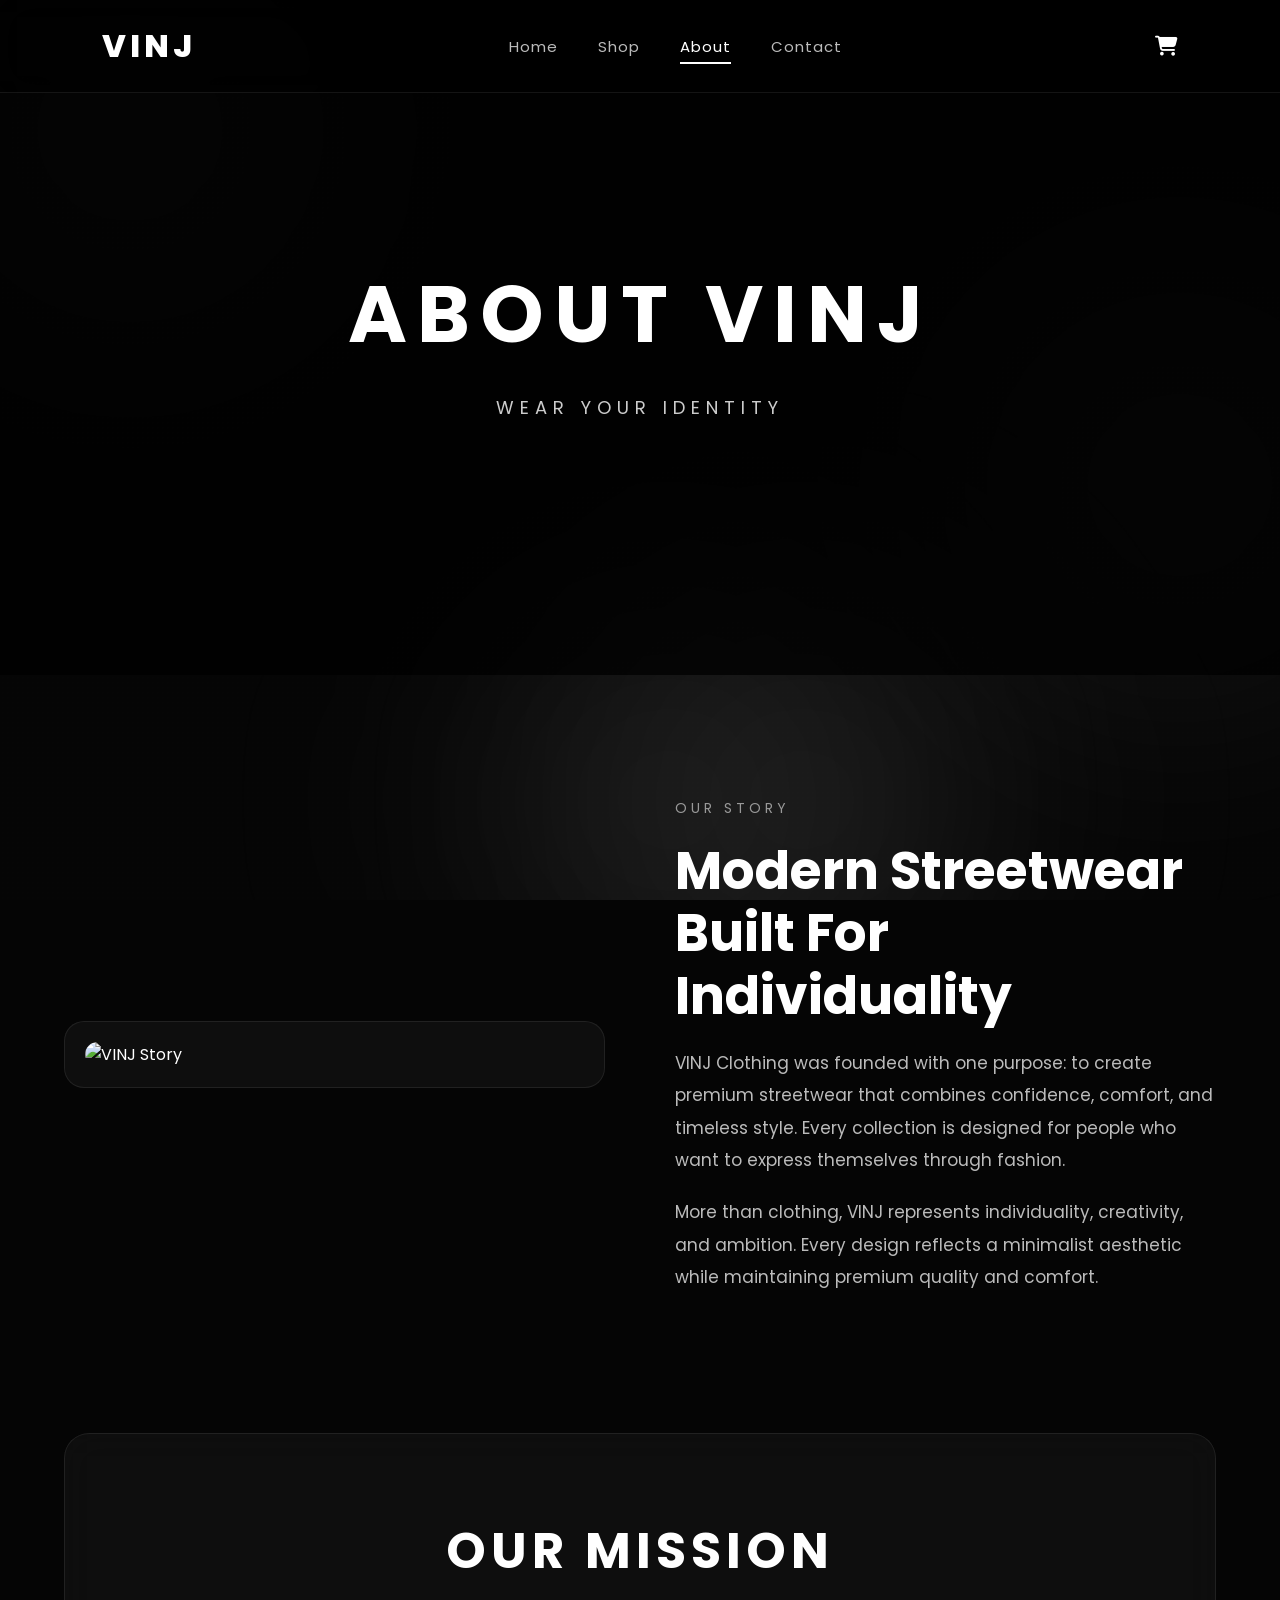
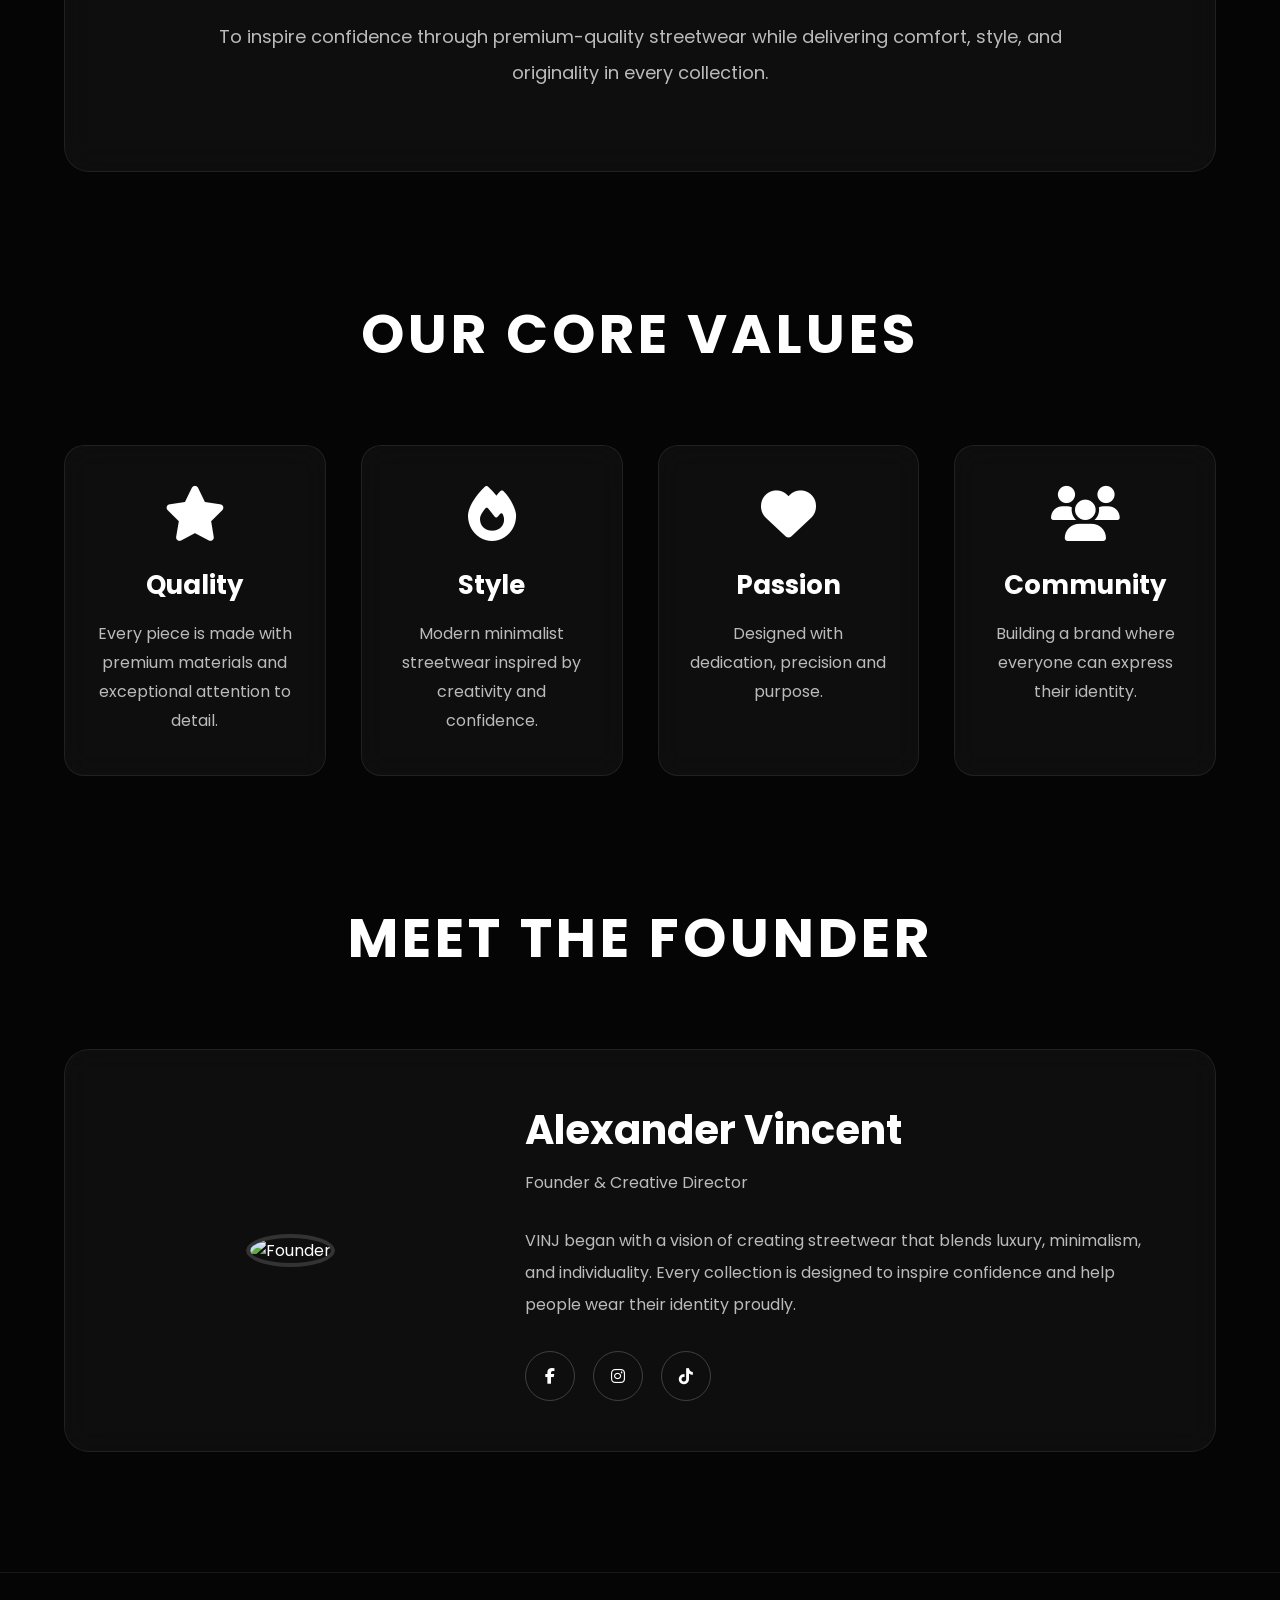
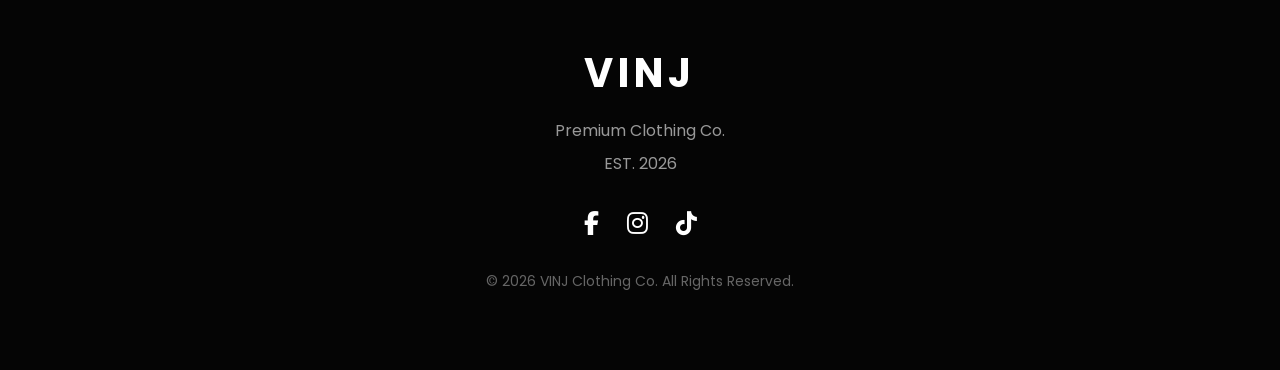
==== about.html @ d1e7d155 "Add files via upload" ====
<!DOCTYPE html>
<html lang="en">

<head>

<meta charset="UTF-8">
<meta name="viewport" content="width=device-width, initial-scale=1.0">

<title>VINJ | About</title>

<link rel="stylesheet" href="about.css">
<link rel="stylesheet" href="responsive.css">

<link href="https://fonts.googleapis.com/css2?family=Poppins:wght@300;400;500;600;700;800&display=swap" rel="stylesheet">

<link rel="stylesheet"
href="https://cdnjs.cloudflare.com/ajax/libs/font-awesome/6.6.0/css/all.min.css">

</head>

<body>

<!-- SMOKE BACKGROUND -->

<div class="smoke-bg">

<span></span>
<span></span>
<span></span>
<span></span>

</div>

<!-- HEADER -->

<header class="header">

<a href="index.html" class="logo">
VINJ
</a>

<nav class="navbar">

<a href="index.html">Home</a>

<a href="shop.html">Shop</a>

<a href="about.html" class="active">About</a>

<a href="contact.html">Contact</a>

</nav>

<div class="icons">

<a href="cart.html">

<i class="fas fa-shopping-cart"></i>

</a>

</div>

</header>

<!-- HERO -->

<section class="about-hero">

<div class="hero-content">

<h1>ABOUT VINJ</h1>

<p>

WEAR YOUR IDENTITY

</p>

</div>

</section>

<!-- STORY -->

<section class="about-section">

<div class="about-image">

<img src="images/about.jpg" alt="VINJ Story">

</div>

<div class="about-text">

<span>OUR STORY</span>

<h2>Modern Streetwear Built For Individuality</h2>

<p>

VINJ Clothing was founded with one purpose:
to create premium streetwear that combines
confidence, comfort, and timeless style.
Every collection is designed for people who
want to express themselves through fashion.

</p>

<p>

More than clothing, VINJ represents
individuality, creativity, and ambition.
Every design reflects a minimalist aesthetic
while maintaining premium quality and comfort.

</p>

</div>

</section>

<!-- MISSION -->

<section class="mission">

<div class="mission-box">

<h2>OUR MISSION</h2>

<p>

To inspire confidence through premium-quality
streetwear while delivering comfort,
style, and originality in every collection.

</p>

</div>

</section>

<!-- VALUES -->

<section class="values">

<h2>OUR CORE VALUES</h2>

<div class="value-grid">

<div class="value-card">

<i class="fas fa-star"></i>

<h3>Quality</h3>

<p>

Every piece is made with premium materials
and exceptional attention to detail.

</p>

</div>

<div class="value-card">

<i class="fas fa-fire"></i>

<h3>Style</h3>

<p>

Modern minimalist streetwear inspired
by creativity and confidence.

</p>

</div>

<div class="value-card">

<i class="fas fa-heart"></i>

<h3>Passion</h3>

<p>

Designed with dedication,
precision and purpose.

</p>

</div>

<div class="value-card">

<i class="fas fa-users"></i>

<h3>Community</h3>

<p>

Building a brand where everyone
can express their identity.

</p>

</div>

</div>

</section>

<!-- FOUNDER -->

<section class="founder">

<h2>MEET THE FOUNDER</h2>

<div class="founder-card">

<div class="founder-image">

<img src="images/founder.jpg"
alt="Founder">

</div>

<div class="founder-info">

<h3>Alexander Vincent</h3>

<h4>Founder & Creative Director</h4>

<p>

VINJ began with a vision of creating
streetwear that blends luxury,
minimalism, and individuality.
Every collection is designed to inspire
confidence and help people wear
their identity proudly.

</p>

<div class="social-links">

<a href="#"><i class="fab fa-facebook-f"></i></a>

<a href="#"><i class="fab fa-instagram"></i></a>

<a href="#"><i class="fab fa-tiktok"></i></a>

</div>

</div>

</div>

</section>

<!-- FOOTER -->

<footer>

<h2>VINJ</h2>

<p>Premium Clothing Co.</p>

<p>EST. 2026</p>

<div class="social">

<a href="#"><i class="fab fa-facebook-f"></i></a>

<a href="#"><i class="fab fa-instagram"></i></a>

<a href="#"><i class="fab fa-tiktok"></i></a>

</div>

<p class="copyright">

© 2026 VINJ Clothing Co.
All Rights Reserved.

</p>

</footer>

<script src="about.js"></script>

</body>

</html>
---- about.css ----
/*========================================
        GOOGLE FONT
========================================*/

@import url('https://fonts.googleapis.com/css2?family=Poppins:wght@300;400;500;600;700;800&display=swap');

/*========================================
        RESET
========================================*/

*{
    margin:0;
    padding:0;
    box-sizing:border-box;
    scroll-behavior:smooth;
    font-family:'Poppins',sans-serif;
}

body{

    background:#050505;
    color:#fff;
    overflow-x:hidden;
    position:relative;

}

/*========================================
        SMOKE BACKGROUND
========================================*/

.smoke-bg{

    position:fixed;
    inset:0;
    overflow:hidden;
    pointer-events:none;
    z-index:-2;

}

.smoke-bg span{

    position:absolute;

    width:700px;
    height:700px;

    border-radius:50%;

    background:
    radial-gradient(circle,
    rgba(255,255,255,.08),
    transparent 70%);

    filter:blur(100px);

    animation:smokeMove 20s infinite ease-in-out;

}

.smoke-bg span:nth-child(1){

top:-220px;
left:-220px;

}

.smoke-bg span:nth-child(2){

top:15%;
right:-250px;

animation-delay:5s;

}

.smoke-bg span:nth-child(3){

bottom:-250px;
left:25%;

animation-delay:10s;

}

.smoke-bg span:nth-child(4){

bottom:-250px;
right:10%;

animation-delay:15s;

}

@keyframes smokeMove{

0%{

transform:translate(0,0) scale(1);
opacity:.15;

}

50%{

transform:translate(80px,-60px) scale(1.35);
opacity:.35;

}

100%{

transform:translate(-60px,70px) scale(1);
opacity:.15;

}

}

/*========================================
        NOISE
========================================*/

body::before{

content:"";

position:fixed;

inset:0;

background-image:
radial-gradient(rgba(255,255,255,.03) 1px,transparent 1px);

background-size:5px 5px;

opacity:.25;

pointer-events:none;

z-index:-1;

}

/*========================================
        HEADER
========================================*/

.header{

position:fixed;

top:0;
left:0;

width:100%;

padding:22px 8%;

display:flex;

justify-content:space-between;

align-items:center;

background:rgba(0,0,0,.55);

backdrop-filter:blur(18px);

border-bottom:1px solid rgba(255,255,255,.08);

z-index:999;

}

.logo{

text-decoration:none;

font-size:32px;

font-weight:800;

letter-spacing:4px;

color:#fff;

}

.navbar{

display:flex;

gap:40px;

}

.navbar a{

text-decoration:none;

color:#bbb;

font-size:15px;

letter-spacing:1px;

transition:.3s;

position:relative;

}

.navbar a:hover,
.navbar a.active{

color:#fff;

}

.navbar a::after{

content:"";

position:absolute;

left:0;
bottom:-6px;

width:0;

height:2px;

background:#fff;

transition:.35s;

}

.navbar a:hover::after,
.navbar a.active::after{

width:100%;

}

.icons a{

font-size:20px;

color:#fff;

transition:.3s;

}

.icons a:hover{

transform:scale(1.2);

}

/*========================================
        HERO
========================================*/

.about-hero{

height:75vh;

display:flex;

justify-content:center;

align-items:center;

text-align:center;

background:
linear-gradient(rgba(0,0,0,.75),
rgba(0,0,0,.75)),
url("images/about-banner.jpg")
center/cover;

}

.hero-content h1{

font-size:80px;

letter-spacing:10px;

margin-bottom:20px;

}

.hero-content p{

font-size:18px;

letter-spacing:6px;

color:#ccc;

}

/*========================================
        STORY
========================================*/

.about-section{

width:90%;

max-width:1400px;

margin:120px auto;

display:grid;

grid-template-columns:1fr 1fr;

gap:70px;

align-items:center;

}

.about-image{

background:rgba(255,255,255,.04);

padding:20px;

border-radius:20px;

backdrop-filter:blur(15px);

border:1px solid rgba(255,255,255,.08);

}

.about-image img{

width:100%;

display:block;

border-radius:15px;

transition:.5s;

}

.about-image:hover img{

transform:scale(1.05);

}

.about-text span{

color:#999;

letter-spacing:4px;

font-size:14px;

}

.about-text h2{

font-size:52px;

margin:20px 0;

line-height:1.2;

}

.about-text p{

color:#bbb;

font-size:17px;

line-height:1.9;

margin-bottom:20px;

}
/*========================================
        MISSION
========================================*/

.mission{

    width:90%;
    max-width:1200px;

    margin:120px auto;

}

.mission-box{

    background:rgba(255,255,255,.04);

    backdrop-filter:blur(18px);

    border:1px solid rgba(255,255,255,.08);

    border-radius:25px;

    padding:80px 60px;

    text-align:center;

    transition:.4s;

}

.mission-box:hover{

    transform:translateY(-10px);

    border-color:#fff;

    box-shadow:0 20px 60px rgba(255,255,255,.08);

}

.mission h2{

    font-size:50px;

    letter-spacing:5px;

    margin-bottom:30px;

}

.mission p{

    max-width:850px;

    margin:auto;

    color:#bbb;

    line-height:2;

    font-size:18px;

}

/*========================================
        VALUES
========================================*/

.values{

    width:90%;
    max-width:1400px;

    margin:120px auto;

}

.values h2{

    text-align:center;

    font-size:55px;

    margin-bottom:70px;

    letter-spacing:4px;

}

.value-grid{

    display:grid;

    grid-template-columns:
    repeat(auto-fit,minmax(260px,1fr));

    gap:35px;

}

.value-card{

    background:rgba(255,255,255,.04);

    border:1px solid rgba(255,255,255,.08);

    backdrop-filter:blur(15px);

    border-radius:20px;

    padding:40px 30px;

    text-align:center;

    transition:.4s;

}

.value-card:hover{

    transform:translateY(-12px);

    border-color:#fff;

    box-shadow:0 25px 60px rgba(255,255,255,.08);

}

.value-card i{

    font-size:55px;

    margin-bottom:25px;

    color:#fff;

}

.value-card h3{

    font-size:26px;

    margin-bottom:15px;

}

.value-card p{

    color:#bbb;

    line-height:1.8;

}

/*========================================
        FOUNDER
========================================*/

.founder{

    width:90%;
    max-width:1400px;

    margin:120px auto;

}

.founder h2{

    text-align:center;

    font-size:55px;

    margin-bottom:70px;

    letter-spacing:4px;

}

.founder-card{

    display:grid;

    grid-template-columns:350px 1fr;

    gap:60px;

    align-items:center;

    background:rgba(255,255,255,.04);

    border:1px solid rgba(255,255,255,.08);

    backdrop-filter:blur(15px);

    border-radius:25px;

    padding:50px;

}

.founder-image{

    text-align:center;

}

.founder-image img{

    width:280px;

    height:280px;

    object-fit:cover;

    border-radius:50%;

    border:4px solid rgba(255,255,255,.15);

    transition:.5s;

}

.founder-image img:hover{

    transform:scale(1.05);

}

.founder-info h3{

    font-size:40px;

    margin-bottom:10px;

}

.founder-info h4{

    color:#bbb;

    font-weight:400;

    margin-bottom:30px;

}

.founder-info p{

    color:#bbb;

    line-height:2;

    margin-bottom:30px;

}

.social-links{

    display:flex;

    gap:18px;

}

.social-links a{

    width:50px;

    height:50px;

    border-radius:50%;

    display:flex;

    justify-content:center;

    align-items:center;

    color:#fff;

    border:1px solid rgba(255,255,255,.2);

    text-decoration:none;

    transition:.3s;

}

.social-links a:hover{

    background:#fff;

    color:#000;

    transform:translateY(-5px);

}

/*========================================
        FOOTER
========================================*/

footer{

    margin-top:120px;

    padding:70px 20px;

    text-align:center;

    border-top:1px solid rgba(255,255,255,.08);

}

footer h2{

    font-size:40px;

    letter-spacing:5px;

    margin-bottom:15px;

}

footer p{

    color:#999;

    margin:8px 0;

}

.social{

    margin:30px 0;

}

.social a{

    color:#fff;

    font-size:24px;

    margin:0 12px;

    transition:.3s;

}

.social a:hover{

    color:#ccc;

    transform:translateY(-5px);

}

.copyright{

    margin-top:30px;

    font-size:14px;

    color:#666;

}

/*========================================
        SCROLL ANIMATIONS
========================================*/

.about-section,
.mission-box,
.value-card,
.founder-card{

    opacity:0;

    transform:translateY(60px);

    animation:fadeUp .8s forwards;

}

.about-section{animation-delay:.1s;}
.mission-box{animation-delay:.2s;}
.value-card:nth-child(1){animation-delay:.3s;}
.value-card:nth-child(2){animation-delay:.4s;}
.value-card:nth-child(3){animation-delay:.5s;}
.value-card:nth-child(4){animation-delay:.6s;}
.founder-card{animation-delay:.7s;}

@keyframes fadeUp{

from{

opacity:0;
transform:translateY(60px);

}

to{

opacity:1;
transform:translateY(0);

}

}
---- responsive.css ----
/*========================================
        LARGE LAPTOPS
========================================*/

@media (max-width:1200px){

.header{

padding:20px 5%;

}

.products{

width:95%;

grid-template-columns:repeat(auto-fit,minmax(280px,1fr));

}

.shop-banner h1{

font-size:58px;

}

}


/*========================================
            TABLETS
========================================*/

@media (max-width:991px){

.header{

padding:18px 5%;

}

.navbar{

gap:20px;

}

.shop-banner{

padding:150px 20px 80px;

}

.shop-banner h1{

font-size:48px;

letter-spacing:5px;

}

.shop-banner p{

font-size:16px;

}

.products{

grid-template-columns:repeat(2,1fr);

gap:25px;

}

.image img{

height:350px;

}

.newsletter h2{

font-size:34px;

}

}


/*========================================
            MOBILE
========================================*/

@media (max-width:768px){

.header{

flex-direction:column;

gap:18px;

padding:20px;

}

.logo{

font-size:30px;

}

.navbar{

flex-wrap:wrap;

justify-content:center;

gap:15px;

}

.navbar a{

font-size:14px;

}

.icons{

margin-top:5px;

}

.shop-banner{

padding:170px 20px 70px;

}

.shop-banner h1{

font-size:38px;

letter-spacing:3px;

line-height:1.3;

}

.shop-banner p{

font-size:15px;

width:95%;

}

.products{

grid-template-columns:1fr;

width:92%;

}

.image img{

height:320px;

}

.product-info{

padding:20px;

}

.product-info h2{

font-size:20px;

}

.price{

font-size:18px;

}

.newsletter{

padding:70px 20px;

}

.newsletter h2{

font-size:28px;

}

.newsletter p{

font-size:14px;

}

.newsletter form{

flex-direction:column;

align-items:center;

}

.newsletter input{

width:100%;

max-width:400px;

}

.newsletter button{

width:100%;

max-width:400px;

}

footer{

padding:50px 20px;

}

footer h2{

font-size:30px;

}

.social a{

font-size:22px;

margin:0 10px;

}

}


/*========================================
          SMALL PHONES
========================================*/

@media (max-width:480px){

.shop-banner h1{

font-size:30px;

letter-spacing:2px;

}

.shop-banner p{

font-size:14px;

}

.logo{

font-size:26px;

}

.image img{

height:280px;

}

.product-info h2{

font-size:18px;

}

.price{

font-size:17px;

}

.overlay button{

padding:12px 25px;

font-size:13px;

letter-spacing:1px;

}

.newsletter h2{

font-size:24px;

}

footer h2{

font-size:26px;

}

}
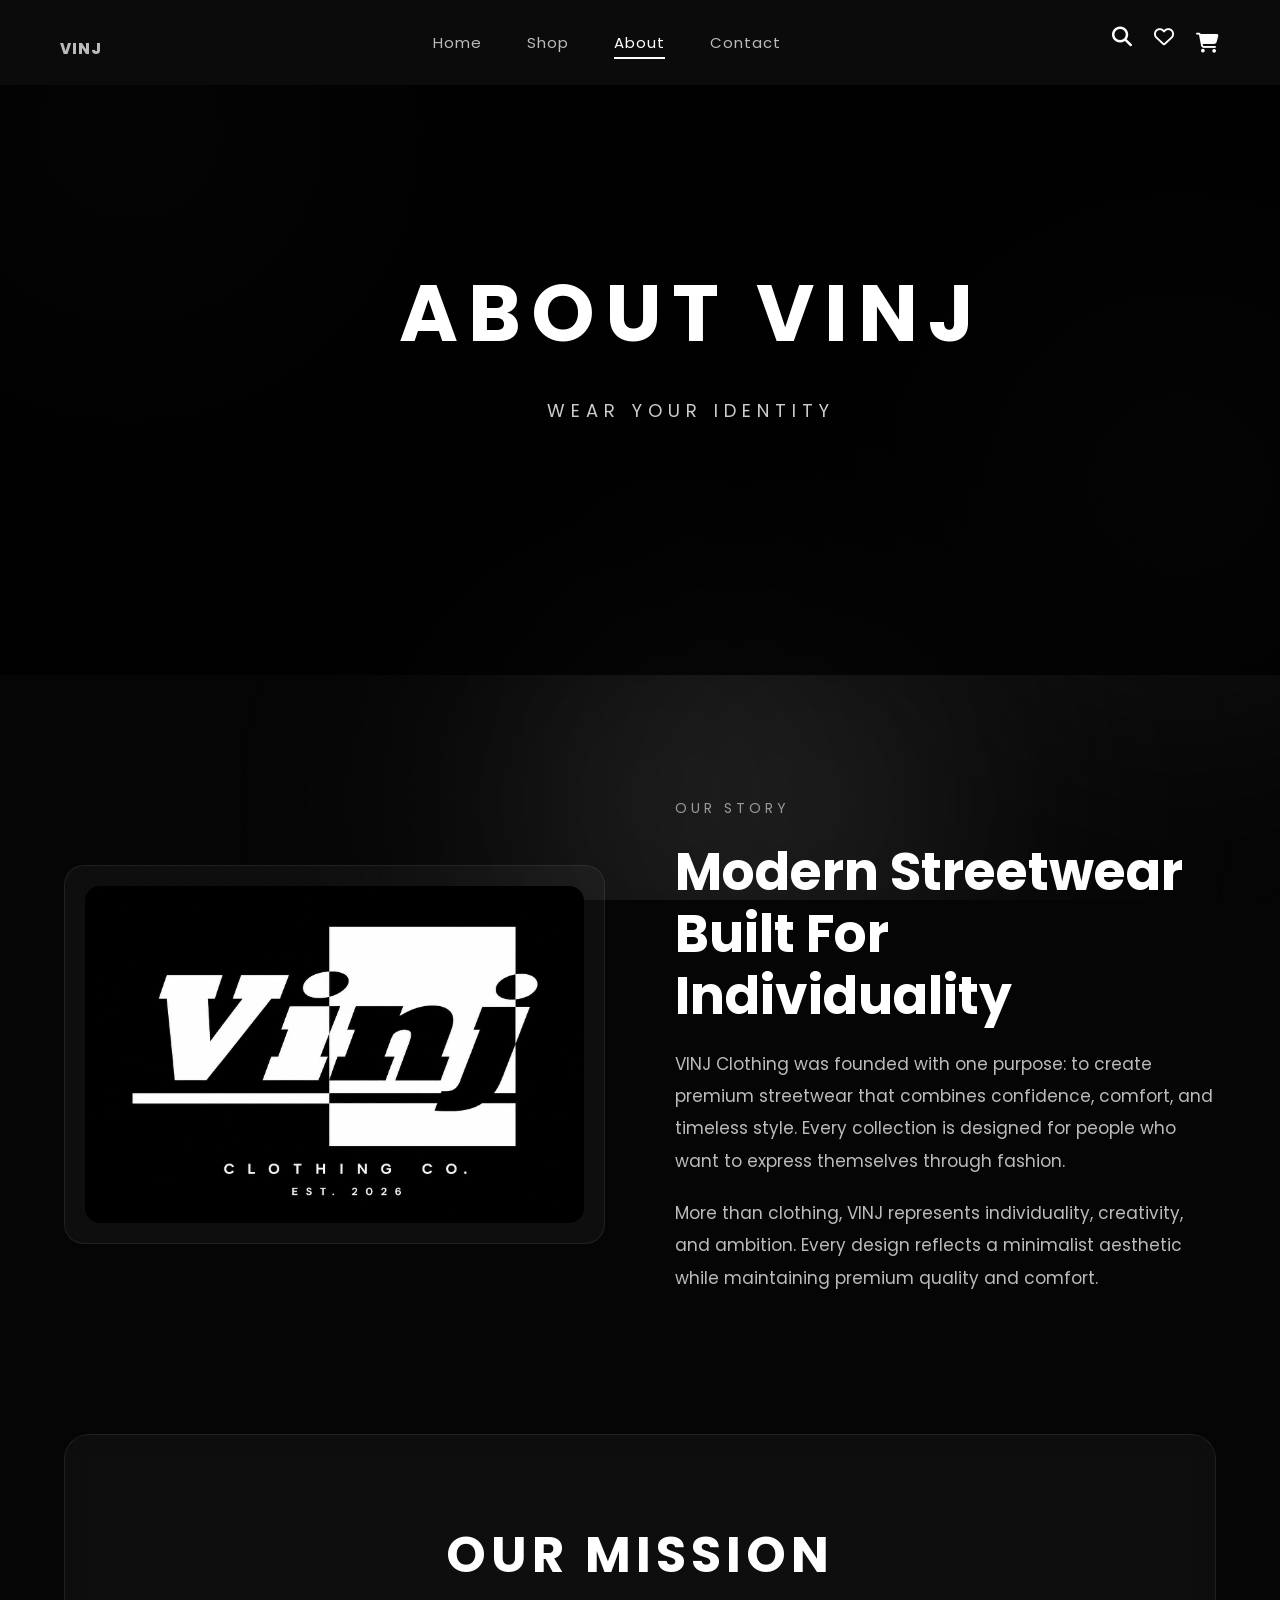
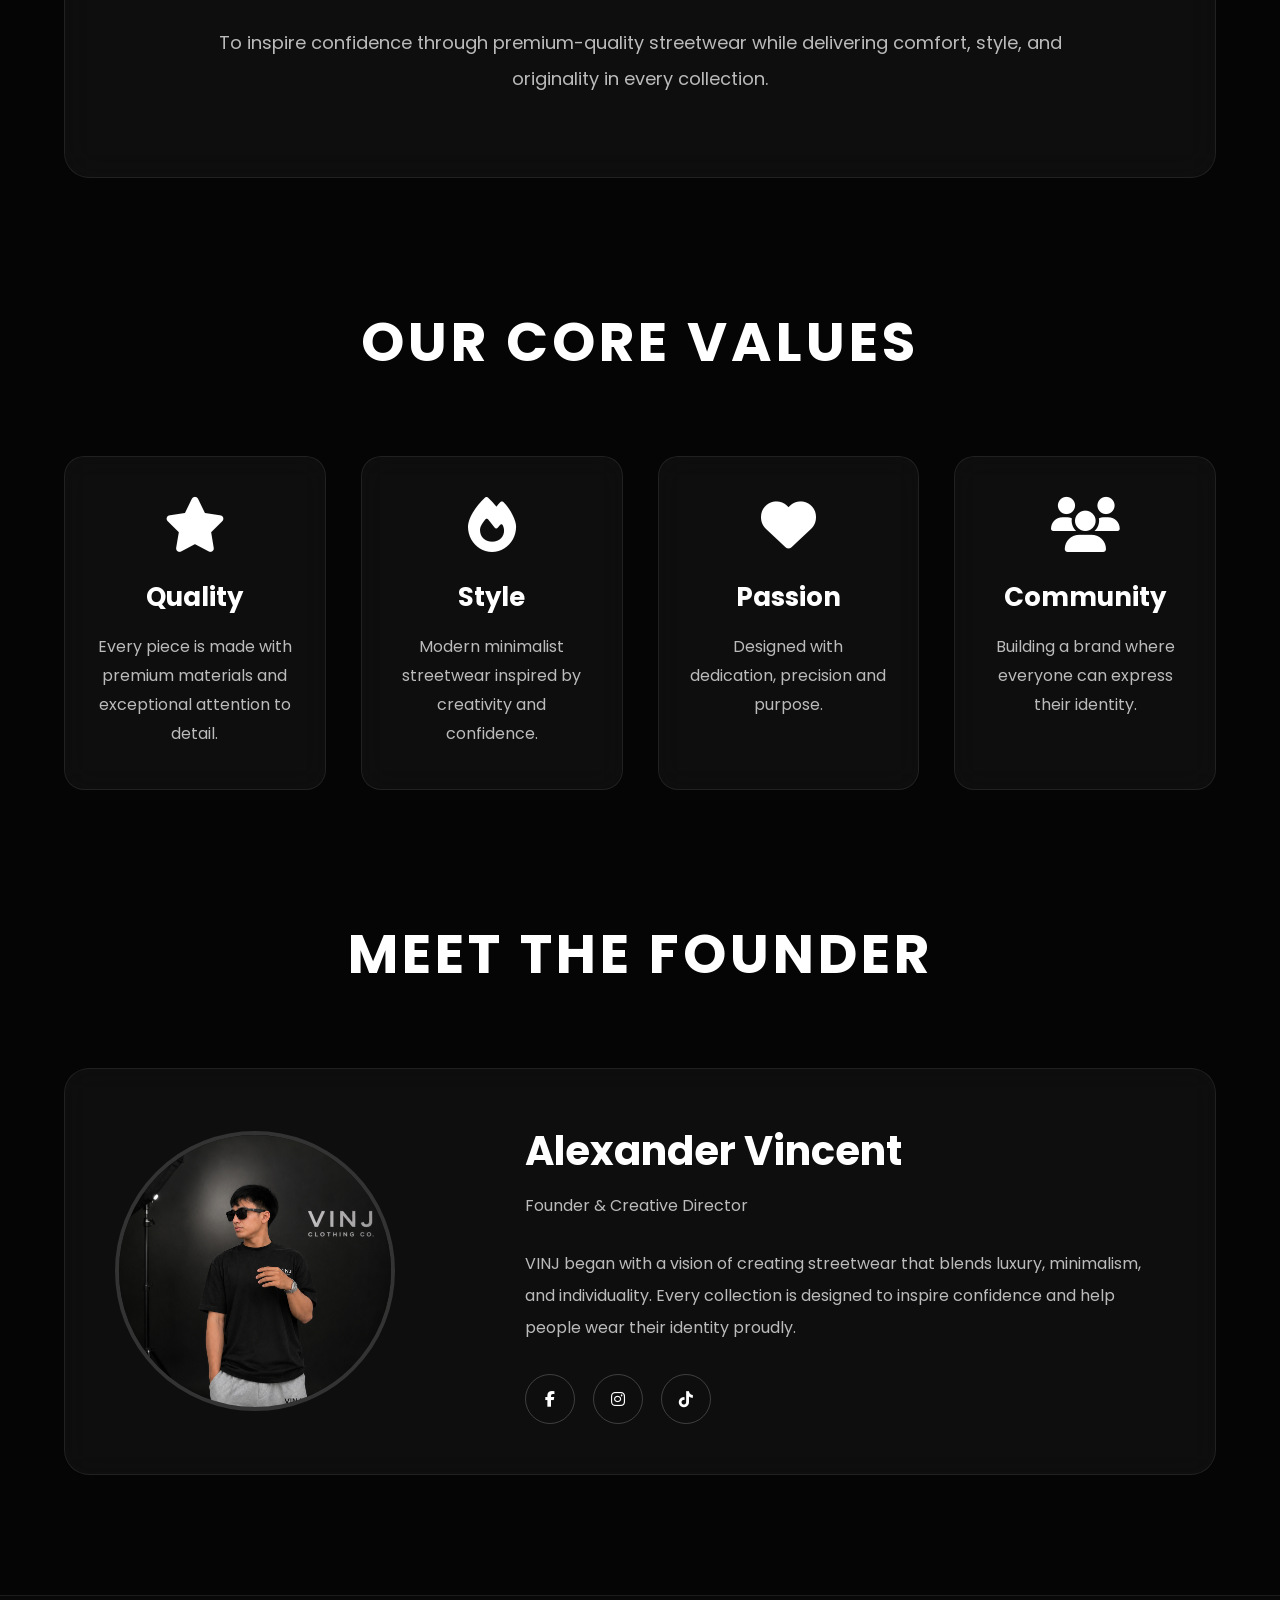
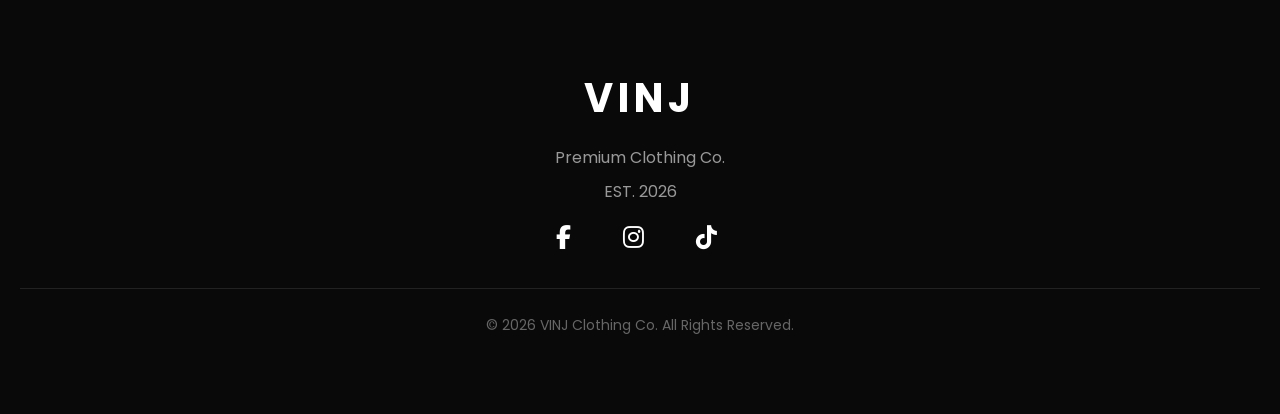
==== commit 1d522b7f: "Refactor about.html for improved structure and style" ====
--- a/about.html
+++ b/about.html
@@ -8,285 +8,176 @@
 
 <title>VINJ | About</title>
 
+<!-- Google Font -->
+<link href="https://fonts.googleapis.com/css2?family=Poppins:wght@300;400;500;600;700;800&display=swap" rel="stylesheet">
+
+<!-- Font Awesome -->
+<link rel="stylesheet" href="https://cdnjs.cloudflare.com/ajax/libs/font-awesome/6.6.0/css/all.min.css">
+
+<!-- CSS (Added style.css first for the navbar) -->
+<link rel="stylesheet" href="style.css">
 <link rel="stylesheet" href="about.css">
 <link rel="stylesheet" href="responsive.css">
 
-<link href="https://fonts.googleapis.com/css2?family=Poppins:wght@300;400;500;600;700;800&display=swap" rel="stylesheet">
+<!-- READ ONLY TEXT & SOCIAL ICONS FIX -->
+<style>
+    * {
+        -webkit-user-select: none;
+        -moz-user-select: none;
+        -ms-user-select: none;
+        user-select: none;
+    }
+    input, textarea {
+        -webkit-user-select: text;
+        -moz-user-select: text;
+        -ms-user-select: text;
+        user-select: text;
+    }
 
-<link rel="stylesheet"
-href="https://cdnjs.cloudflare.com/ajax/libs/font-awesome/6.6.0/css/all.min.css">
+    /* Forces social icons to be horizontal and centered */
+    .social {
+        display: flex;
+        justify-content: center;
+        align-items: center;
+        gap: 20px;
+        margin-top: 15px;
+    }
+
+    .social a {
+        font-size: 24px;
+        color: #fff;
+        transition: 0.3s;
+    }
+
+    .social a:hover {
+        color: #ccc;
+        transform: translateY(-3px);
+    }
+</style>
 
 </head>
 
 <body>
 
 <!-- SMOKE BACKGROUND -->
-
 <div class="smoke-bg">
-
 <span></span>
 <span></span>
 <span></span>
 <span></span>
-
 </div>
 
-<!-- HEADER -->
-
-<header class="header">
-
-<a href="index.html" class="logo">
-VINJ
-</a>
-
-<nav class="navbar">
-
-<a href="index.html">Home</a>
-
-<a href="shop.html">Shop</a>
-
-<a href="about.html" class="active">About</a>
-
-<a href="contact.html">Contact</a>
-
-</nav>
-
-<div class="icons">
-
-<a href="cart.html">
-
-<i class="fas fa-shopping-cart"></i>
-
-</a>
-
-</div>
-
+<!-- HEADER (Matches Home Page Exactly) -->
+<header>
+    <nav class="navbar">
+        <div class="logo">
+            <a href="index.html">VINJ</a>
+        </div>
+        <ul class="nav-links">
+            <li><a href="index.html">Home</a></li>
+            <li><a href="shop.html">Shop</a></li>
+            <li><a href="about.html" class="active">About</a></li>
+            <li><a href="contact.html">Contact</a></li>
+        </ul>
+        <div class="icons">
+            <i class="fa-solid fa-magnifying-glass"></i>
+            <i class="fa-regular fa-heart"></i>
+            <a href="cart.html">
+                <i class="fa-solid fa-cart-shopping"></i>
+            </a>
+        </div>
+    </nav>
 </header>
 
 <!-- HERO -->
-
 <section class="about-hero">
-
-<div class="hero-content">
-
-<h1>ABOUT VINJ</h1>
-
-<p>
-
-WEAR YOUR IDENTITY
-
-</p>
-
-</div>
-
+    <div class="hero-content">
+        <h1>ABOUT VINJ</h1>
+        <p>WEAR YOUR IDENTITY</p>
+    </div>
 </section>
 
 <!-- STORY -->
-
 <section class="about-section">
-
-<div class="about-image">
-
-<img src="images/about.jpg" alt="VINJ Story">
-
-</div>
-
-<div class="about-text">
-
-<span>OUR STORY</span>
-
-<h2>Modern Streetwear Built For Individuality</h2>
-
-<p>
-
-VINJ Clothing was founded with one purpose:
-to create premium streetwear that combines
-confidence, comfort, and timeless style.
-Every collection is designed for people who
-want to express themselves through fashion.
-
-</p>
-
-<p>
-
-More than clothing, VINJ represents
-individuality, creativity, and ambition.
-Every design reflects a minimalist aesthetic
-while maintaining premium quality and comfort.
-
-</p>
-
-</div>
-
+    <div class="about-image">
+        <img src="images/about.jpg" alt="VINJ Story">
+    </div>
+    <div class="about-text">
+        <span>OUR STORY</span>
+        <h2>Modern Streetwear Built For Individuality</h2>
+        <p>VINJ Clothing was founded with one purpose: to create premium streetwear that combines confidence, comfort, and timeless style. Every collection is designed for people who want to express themselves through fashion.</p>
+        <p>More than clothing, VINJ represents individuality, creativity, and ambition. Every design reflects a minimalist aesthetic while maintaining premium quality and comfort.</p>
+    </div>
 </section>
 
 <!-- MISSION -->
-
 <section class="mission">
-
-<div class="mission-box">
-
-<h2>OUR MISSION</h2>
-
-<p>
-
-To inspire confidence through premium-quality
-streetwear while delivering comfort,
-style, and originality in every collection.
-
-</p>
-
-</div>
-
+    <div class="mission-box">
+        <h2>OUR MISSION</h2>
+        <p>To inspire confidence through premium-quality streetwear while delivering comfort, style, and originality in every collection.</p>
+    </div>
 </section>
 
 <!-- VALUES -->
-
 <section class="values">
-
-<h2>OUR CORE VALUES</h2>
-
-<div class="value-grid">
-
-<div class="value-card">
-
-<i class="fas fa-star"></i>
-
-<h3>Quality</h3>
-
-<p>
-
-Every piece is made with premium materials
-and exceptional attention to detail.
-
-</p>
-
-</div>
-
-<div class="value-card">
-
-<i class="fas fa-fire"></i>
-
-<h3>Style</h3>
-
-<p>
-
-Modern minimalist streetwear inspired
-by creativity and confidence.
-
-</p>
-
-</div>
-
-<div class="value-card">
-
-<i class="fas fa-heart"></i>
-
-<h3>Passion</h3>
-
-<p>
-
-Designed with dedication,
-precision and purpose.
-
-</p>
-
-</div>
-
-<div class="value-card">
-
-<i class="fas fa-users"></i>
-
-<h3>Community</h3>
-
-<p>
-
-Building a brand where everyone
-can express their identity.
-
-</p>
-
-</div>
-
-</div>
-
+    <h2>OUR CORE VALUES</h2>
+    <div class="value-grid">
+        <div class="value-card">
+            <i class="fas fa-star"></i>
+            <h3>Quality</h3>
+            <p>Every piece is made with premium materials and exceptional attention to detail.</p>
+        </div>
+        <div class="value-card">
+            <i class="fas fa-fire"></i>
+            <h3>Style</h3>
+            <p>Modern minimalist streetwear inspired by creativity and confidence.</p>
+        </div>
+        <div class="value-card">
+            <i class="fas fa-heart"></i>
+            <h3>Passion</h3>
+            <p>Designed with dedication, precision and purpose.</p>
+        </div>
+        <div class="value-card">
+            <i class="fas fa-users"></i>
+            <h3>Community</h3>
+            <p>Building a brand where everyone can express their identity.</p>
+        </div>
+    </div>
 </section>
 
 <!-- FOUNDER -->
-
 <section class="founder">
-
-<h2>MEET THE FOUNDER</h2>
-
-<div class="founder-card">
-
-<div class="founder-image">
-
-<img src="images/founder.jpg"
-alt="Founder">
-
-</div>
-
-<div class="founder-info">
-
-<h3>Alexander Vincent</h3>
-
-<h4>Founder & Creative Director</h4>
-
-<p>
-
-VINJ began with a vision of creating
-streetwear that blends luxury,
-minimalism, and individuality.
-Every collection is designed to inspire
-confidence and help people wear
-their identity proudly.
-
-</p>
-
-<div class="social-links">
-
-<a href="#"><i class="fab fa-facebook-f"></i></a>
-
-<a href="#"><i class="fab fa-instagram"></i></a>
-
-<a href="#"><i class="fab fa-tiktok"></i></a>
-
-</div>
-
-</div>
-
-</div>
-
+    <h2>MEET THE FOUNDER</h2>
+    <div class="founder-card">
+        <div class="founder-image">
+            <img src="images/founder.jpg" alt="Founder">
+        </div>
+        <div class="founder-info">
+            <h3>Alexander Vincent</h3>
+            <h4>Founder & Creative Director</h4>
+            <p>VINJ began with a vision of creating streetwear that blends luxury, minimalism, and individuality. Every collection is designed to inspire confidence and help people wear their identity proudly.</p>
+            <div class="social-links">
+                <a href="#"><i class="fab fa-facebook-f"></i></a>
+                <a href="#"><i class="fab fa-instagram"></i></a>
+                <a href="#"><i class="fab fa-tiktok"></i></a>
+            </div>
+        </div>
+    </div>
 </section>
 
 <!-- FOOTER -->
+<footer>
+    <h2>VINJ</h2>
+    <p>Premium Clothing Co.</p>
+    <p>EST. 2026</p>
+    
+    <div class="social">
+        <a href="#"><i class="fab fa-facebook-f"></i></a>
+        <a href="#"><i class="fab fa-instagram"></i></a>
+        <a href="#"><i class="fab fa-tiktok"></i></a>
+    </div>
 
-<footer>
-
-<h2>VINJ</h2>
-
-<p>Premium Clothing Co.</p>
-
-<p>EST. 2026</p>
-
-<div class="social">
-
-<a href="#"><i class="fab fa-facebook-f"></i></a>
-
-<a href="#"><i class="fab fa-instagram"></i></a>
-
-<a href="#"><i class="fab fa-tiktok"></i></a>
-
-</div>
-
-<p class="copyright">
-
-© 2026 VINJ Clothing Co.
-All Rights Reserved.
-
-</p>
-
+    <p class="copyright">© 2026 VINJ Clothing Co. All Rights Reserved.</p>
 </footer>
 
 <script src="about.js"></script>
--- a/style.css
+++ b/style.css
@@ -0,0 +1,964 @@
+/* ==========================================
+   VINJ Luxury Streetwear
+   Premium Dark Theme
+========================================== */
+
+* {
+    margin: 0;
+    padding: 0;
+    box-sizing: border-box;
+}
+
+html {
+    scroll-behavior: smooth;
+}
+
+body {
+    font-family: 'Poppins', sans-serif;
+    background: #0b0b0b;
+    color: #fff;
+    overflow-x: hidden;
+    line-height: 1.6;
+}
+
+img {
+    max-width: 100%;
+    display: block;
+}
+
+a {
+    text-decoration: none;
+    color: inherit;
+}
+
+section {
+    width: 100%;
+}
+
+
+/* ==========================================
+   HEADER
+========================================== */
+
+header {
+    position: fixed;
+    top: 0;
+    left: 0;
+    width: 100%;
+    z-index: 1000;
+
+    /* FIXED: SOLID HEADER — HERO IMAGE WILL NOT SHOW THROUGH */
+    background: #0b0b0b !important;
+
+    backdrop-filter: blur(12px);
+    transition: .35s;
+}
+
+.navbar {
+
+    max-width: 1400px;
+
+    height: 85px;
+
+    margin: auto;
+
+    display: flex;
+
+    justify-content: space-between;
+
+    align-items: center;
+
+    padding: 0 60px;
+
+}
+
+.logo a {
+
+    color: white;
+
+    font-size: 30px;
+
+    font-weight: 800;
+
+    letter-spacing: 6px;
+
+}
+
+.nav-links {
+
+    list-style: none;
+
+    display: flex;
+
+    gap: 45px;
+
+}
+
+.nav-links a {
+
+    color: white;
+
+    font-size: 15px;
+
+    transition: .3s;
+
+}
+
+.nav-links a:hover {
+
+    color: #cfcfcf;
+
+}
+
+.icons {
+
+    display: flex;
+
+    gap: 22px;
+
+    font-size: 20px;
+
+}
+
+.icons i {
+
+    cursor: pointer;
+
+    transition: .3s;
+
+}
+
+.icons i:hover {
+
+    color: #d6d6d6;
+
+}
+
+
+/* ==========================================
+   HERO
+========================================== */
+
+.hero{
+
+    position:relative;
+
+    width:100%;
+
+    height:100vh;
+
+    display:flex;
+
+    align-items:center;
+
+    overflow:hidden;
+
+    background:#111;
+
+}
+
+.hero-image{
+
+    position:absolute;
+
+    inset:0;
+
+    width:100%;
+
+    height:100%;
+
+    object-fit:cover;
+
+    object-position:center;
+
+}
+
+.hero-overlay{
+
+    position:absolute;
+
+    inset:0;
+
+    background:linear-gradient(
+
+        90deg,
+
+        rgba(0,0,0,.90) 0%,
+
+        rgba(0,0,0,.65) 45%,
+
+        rgba(0,0,0,.20) 100%
+
+    );
+
+}
+
+.hero-content{
+
+    position:relative;
+
+    z-index:5;
+
+    width:600px;
+
+    margin-left:8%;
+
+}
+
+.hero-tag{
+
+    color:#9d9d9d;
+
+    letter-spacing:5px;
+
+    text-transform:uppercase;
+
+    font-size:14px;
+
+    margin-bottom:18px;
+
+}
+
+.hero h1{
+
+    font-size:78px;
+
+    line-height:1;
+
+    font-weight:800;
+
+    margin-bottom:28px;
+
+}
+
+.hero p{
+
+    color:#d0d0d0;
+
+    font-size:18px;
+
+    line-height:1.8;
+
+    margin-bottom:40px;
+
+}
+
+.hero-buttons{
+
+    display:flex;
+
+    gap:20px;
+
+}
+
+.btn{
+
+    display:inline-flex;
+
+    align-items:center;
+
+    justify-content:center;
+
+    padding:18px 42px;
+
+    background:#ffffff;
+
+    color:#000;
+
+    font-weight:600;
+
+    border-radius:4px;
+
+    transition:.35s;
+
+}
+
+.btn:hover{
+
+    background:#dddddd;
+
+    transform:translateY(-3px);
+
+}
+
+.btn-outline{
+
+    display:inline-flex;
+
+    align-items:center;
+
+    justify-content:center;
+
+    padding:18px 42px;
+
+    border:1px solid #fff;
+
+    color:#fff;
+
+    border-radius:4px;
+
+    transition:.35s;
+
+}
+
+.btn-outline:hover{
+
+    background:#fff;
+
+    color:#000;
+
+}
+
+
+/* ==========================================
+   SECTION TITLES
+========================================== */
+
+.section-title {
+
+    text-align: center;
+
+    margin-bottom: 70px;
+
+}
+
+.section-title span {
+
+    display: block;
+
+    color: #8d8d8d;
+
+    font-size: 13px;
+
+    letter-spacing: 4px;
+
+    text-transform: uppercase;
+
+    margin-bottom: 15px;
+
+}
+
+.section-title h2 {
+
+    font-size: 48px;
+
+    font-weight: 700;
+
+    margin-bottom: 18px;
+
+}
+
+.section-title p {
+
+    color: #a9a9a9;
+
+    font-size: 17px;
+
+    max-width: 650px;
+
+    margin: auto;
+
+}
+
+
+/* ==========================================
+   FEATURED & BEST SELLERS
+========================================== */
+
+.featured,
+.best-sellers {
+
+    padding: 120px 8%;
+
+    background: #111111;
+
+}
+
+.cards {
+
+    display: grid;
+
+    grid-template-columns: repeat(auto-fit, minmax(280px, 1fr));
+
+    gap: 35px;
+
+}
+
+
+/* ==========================================
+   PRODUCT CARD
+========================================== */
+
+.card {
+
+    background: #181818;
+
+    border-radius: 18px;
+
+    overflow: hidden;
+
+    transition: .35s ease;
+
+    border: 1px solid rgba(255, 255, 255, .05);
+
+}
+
+.card:hover {
+
+    transform: translateY(-10px);
+
+    box-shadow: 0 25px 55px rgba(0, 0, 0, .45);
+
+}
+
+.card img {
+
+    width: 100%;
+
+    height: 360px;
+
+    object-fit: cover;
+
+    background: #222;
+
+    transition: .4s;
+
+}
+
+.card:hover img {
+
+    transform: scale(1.03);
+
+}
+
+.card-content {
+
+    padding: 28px;
+
+}
+
+.card h3 {
+
+    font-size: 23px;
+
+    margin-bottom: 10px;
+
+    font-weight: 600;
+
+}
+
+.price {
+
+    color: #c9c9c9;
+
+    font-size: 18px;
+
+    margin-bottom: 25px;
+
+}
+
+.card-btn {
+
+    display: inline-block;
+
+    padding: 14px 32px;
+
+    border: 1px solid #444;
+
+    color: #fff;
+
+    transition: .3s;
+
+    border-radius: 4px;
+
+    font-weight: 500;
+
+}
+
+.card-btn:hover {
+
+    background: #fff;
+
+    color: #000;
+
+    border-color: #fff;
+
+}
+
+
+/* ==========================================
+   PREMIUM BANNER
+========================================== */
+
+.banner {
+
+    background: #0d0d0d;
+
+    padding: 140px 8%;
+
+    text-align: center;
+
+    border-top: 1px solid rgba(255, 255, 255, .05);
+
+    border-bottom: 1px solid rgba(255, 255, 255, .05);
+
+}
+
+.banner span {
+
+    display: block;
+
+    color: #8c8c8c;
+
+    text-transform: uppercase;
+
+    letter-spacing: 4px;
+
+    font-size: 13px;
+
+    margin-bottom: 20px;
+
+}
+
+.banner h2 {
+
+    font-size: 56px;
+
+    font-weight: 700;
+
+    line-height: 1.2;
+
+    margin-bottom: 30px;
+
+}
+
+.banner p {
+
+    max-width: 700px;
+
+    margin: 0 auto 45px;
+
+    color: #b5b5b5;
+
+    line-height: 1.9;
+
+    font-size: 18px;
+
+}
+
+
+/* ==========================================
+   NEWSLETTER
+========================================== */
+
+.newsletter {
+
+    background: #151515;
+
+    padding: 120px 8%;
+
+    text-align: center;
+
+}
+
+.newsletter form {
+
+    display: flex;
+
+    justify-content: center;
+
+    align-items: center;
+
+    flex-wrap: wrap;
+
+    gap: 18px;
+
+    margin-top: 45px;
+
+}
+
+.newsletter input {
+
+    width: 420px;
+
+    max-width: 100%;
+
+    padding: 18px 22px;
+
+    border: none;
+
+    outline: none;
+
+    background: #222;
+
+    color: #fff;
+
+    border-radius: 6px;
+
+    font-size: 15px;
+
+}
+
+.newsletter input::placeholder {
+
+    color: #888;
+
+}
+
+.newsletter button {
+
+    padding: 18px 38px;
+
+    background: #fff;
+
+    color: #000;
+
+    border: none;
+
+    border-radius: 6px;
+
+    cursor: pointer;
+
+    font-weight: 600;
+
+    transition: .3s;
+
+}
+
+.newsletter button:hover {
+
+    background: #d8d8d8;
+
+}
+
+
+/* ==========================================
+   FOOTER
+========================================== */
+
+footer {
+
+    background: #090909;
+
+    padding: 80px 8% 30px;
+
+}
+
+.footer-container {
+
+    display: grid;
+
+    grid-template-columns: 2fr 1fr 1fr 1fr;
+
+    gap: 50px;
+
+    margin-bottom: 50px;
+
+}
+
+.footer-brand h2 {
+
+    font-size: 34px;
+
+    letter-spacing: 6px;
+
+    margin-bottom: 18px;
+
+}
+
+.footer-brand p {
+
+    color: #999;
+
+    line-height: 1.8;
+
+}
+
+footer h4 {
+
+    margin-bottom: 20px;
+
+    font-size: 18px;
+
+}
+
+footer a {
+
+    display: block;
+
+    color: #999;
+
+    margin-bottom: 12px;
+
+    transition: .3s;
+
+}
+
+footer a:hover {
+
+    color: #fff;
+
+}
+
+footer i {
+
+    margin-right: 8px;
+
+}
+
+.copyright {
+
+    border-top: 1px solid #222;
+
+    padding-top: 25px;
+
+    text-align: center;
+
+    color: #777;
+
+    font-size: 14px;
+
+}
+
+
+/* ==========================================
+   SCROLL TO TOP
+========================================== */
+
+.top-btn {
+
+    position: fixed;
+
+    bottom: 30px;
+
+    right: 30px;
+
+    width: 50px;
+
+    height: 50px;
+
+    border: none;
+
+    border-radius: 50%;
+
+    background: #fff;
+
+    color: #000;
+
+    cursor: pointer;
+
+    display: none;
+
+    font-size: 20px;
+
+    z-index: 999;
+
+    transition: .3s;
+
+}
+
+.top-btn:hover {
+
+    transform: translateY(-5px);
+
+}
+
+
+/* ==========================================
+   FADE ANIMATION
+========================================== */
+
+.hidden {
+
+    opacity: 0;
+
+    transform: translateY(50px);
+
+    transition: all .8s ease;
+
+}
+
+.visible {
+
+    opacity: 1;
+
+    transform: translateY(0);
+
+}
+
+
+/* ==========================================
+   RESPONSIVE
+========================================== */
+
+@media(max-width:992px) {
+
+    .nav-links {
+
+        display: none;
+
+    }
+
+    .navbar {
+
+        padding: 0 25px;
+
+    }
+
+    .hero-content {
+
+        width: 90%;
+
+        margin: auto;
+
+        text-align: center;
+
+    }
+
+    .hero h1 {
+
+        font-size: 54px;
+
+    }
+
+    .hero-buttons {
+
+        justify-content: center;
+
+        flex-wrap: wrap;
+
+    }
+
+    .footer-container {
+
+        grid-template-columns: 1fr 1fr;
+
+    }
+
+}
+
+
+@media(max-width:768px) {
+
+    .hero {
+
+        height: 90vh;
+
+    }
+
+    .hero h1 {
+
+        font-size: 42px;
+
+    }
+
+    .section-title h2 {
+
+        font-size: 34px;
+
+    }
+
+    .banner h2 {
+
+        font-size: 38px;
+
+    }
+
+    .cards {
+
+        grid-template-columns: 1fr;
+
+    }
+
+    .footer-container {
+
+        grid-template-columns: 1fr;
+
+        text-align: center;
+
+    }
+
+    .newsletter input {
+
+        width: 100%;
+
+    }
+
+    .newsletter form {
+
+        flex-direction: column;
+
+    }
+
+    .btn,
+    .btn-outline {
+
+        width: 100%;
+
+        text-align: center;
+
+    }
+
+}
+
+
+/* ==========================================
+   LOADING EFFECT
+========================================== */
+
+body {
+
+    opacity: 1;
+
+    transition: none;
+
+}
+
+
+/* ==========================================
+   TOP BUTTON
+========================================== */
+
+.top-btn {
+
+    display: none;
+
+    justify-content: center;
+
+    align-items: center;
+
+    position: fixed;
+
+    right: 30px;
+
+    bottom: 30px;
+
+    width: 55px;
+
+    height: 55px;
+
+    border: none;
+
+    border-radius: 50%;
+
+    background: #fff;
+
+    color: #000;
+
+    cursor: pointer;
+
+    font-size: 20px;
+
+    z-index: 9999;
+
+    transition: .3s;
+
+}
+
+.top-btn:hover {
+
+    transform: translateY(-5px);
+
+    background: #e8e8e8;
+
+}
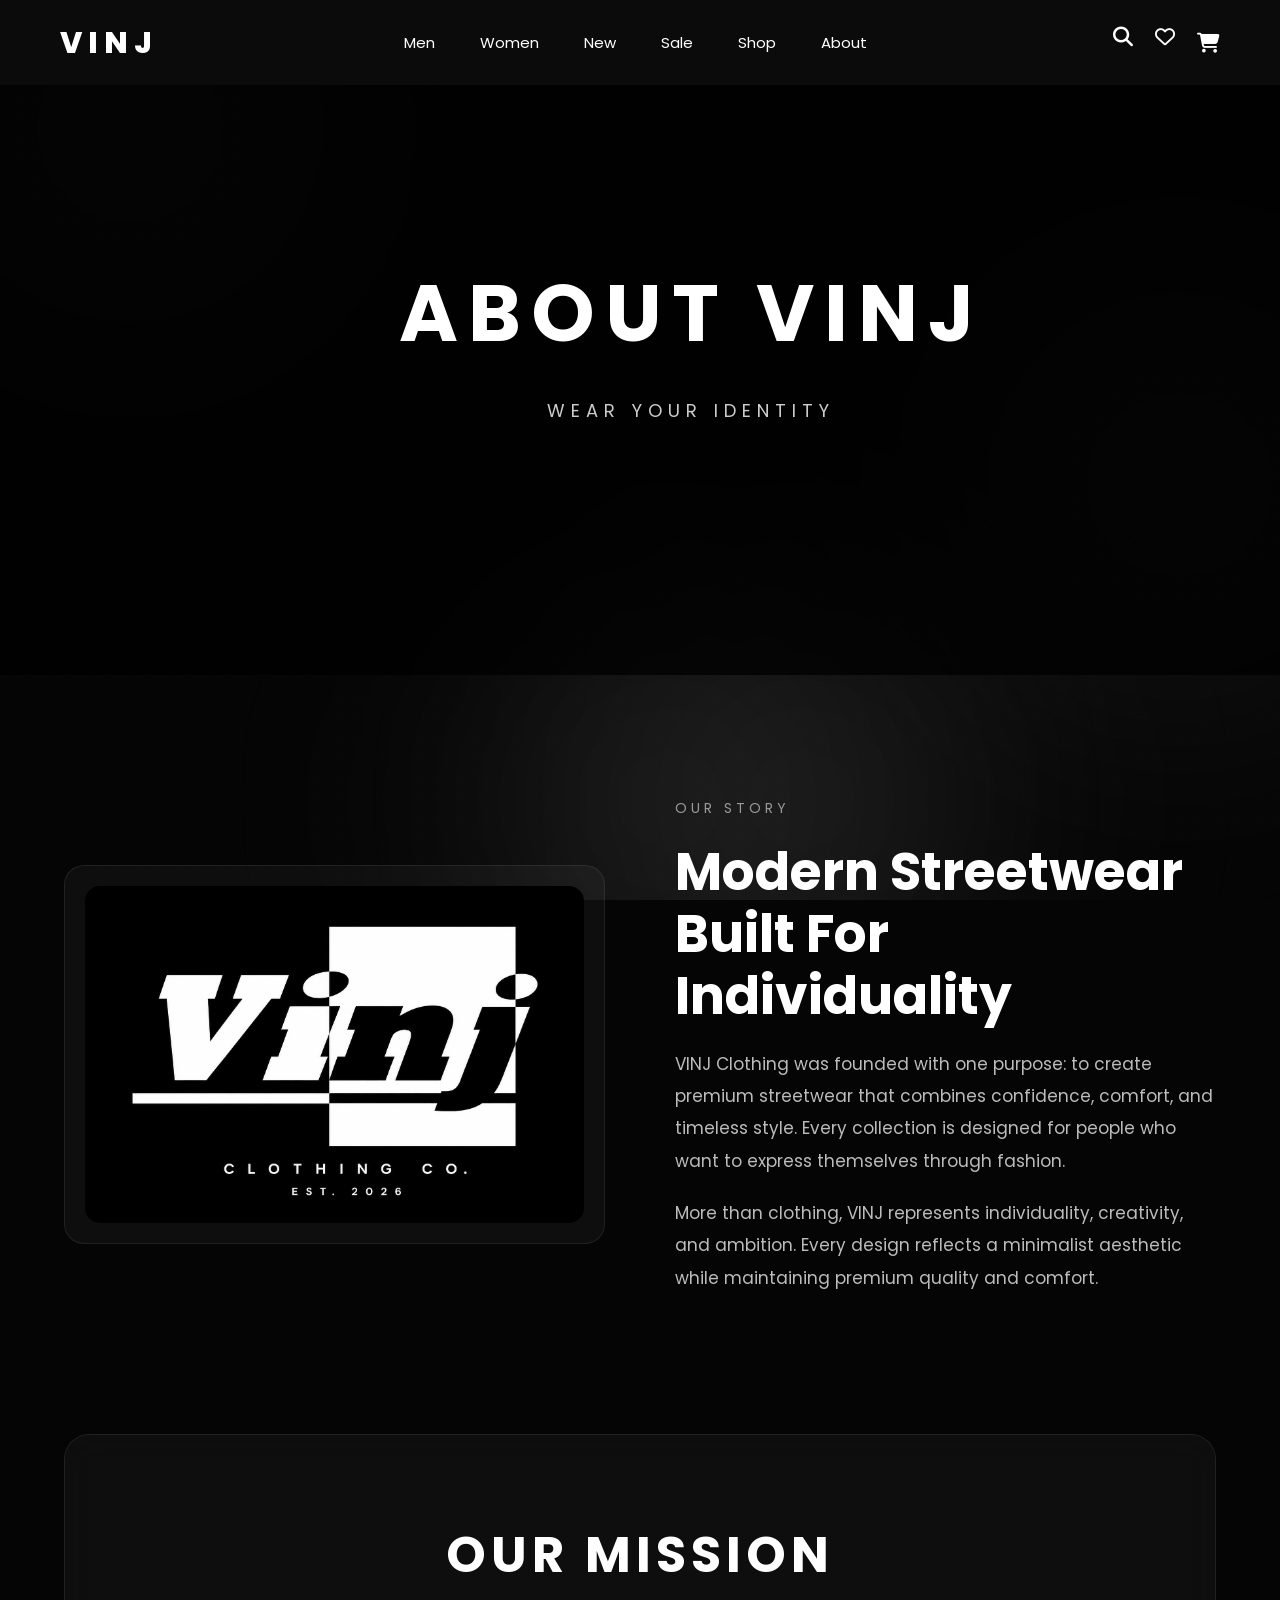
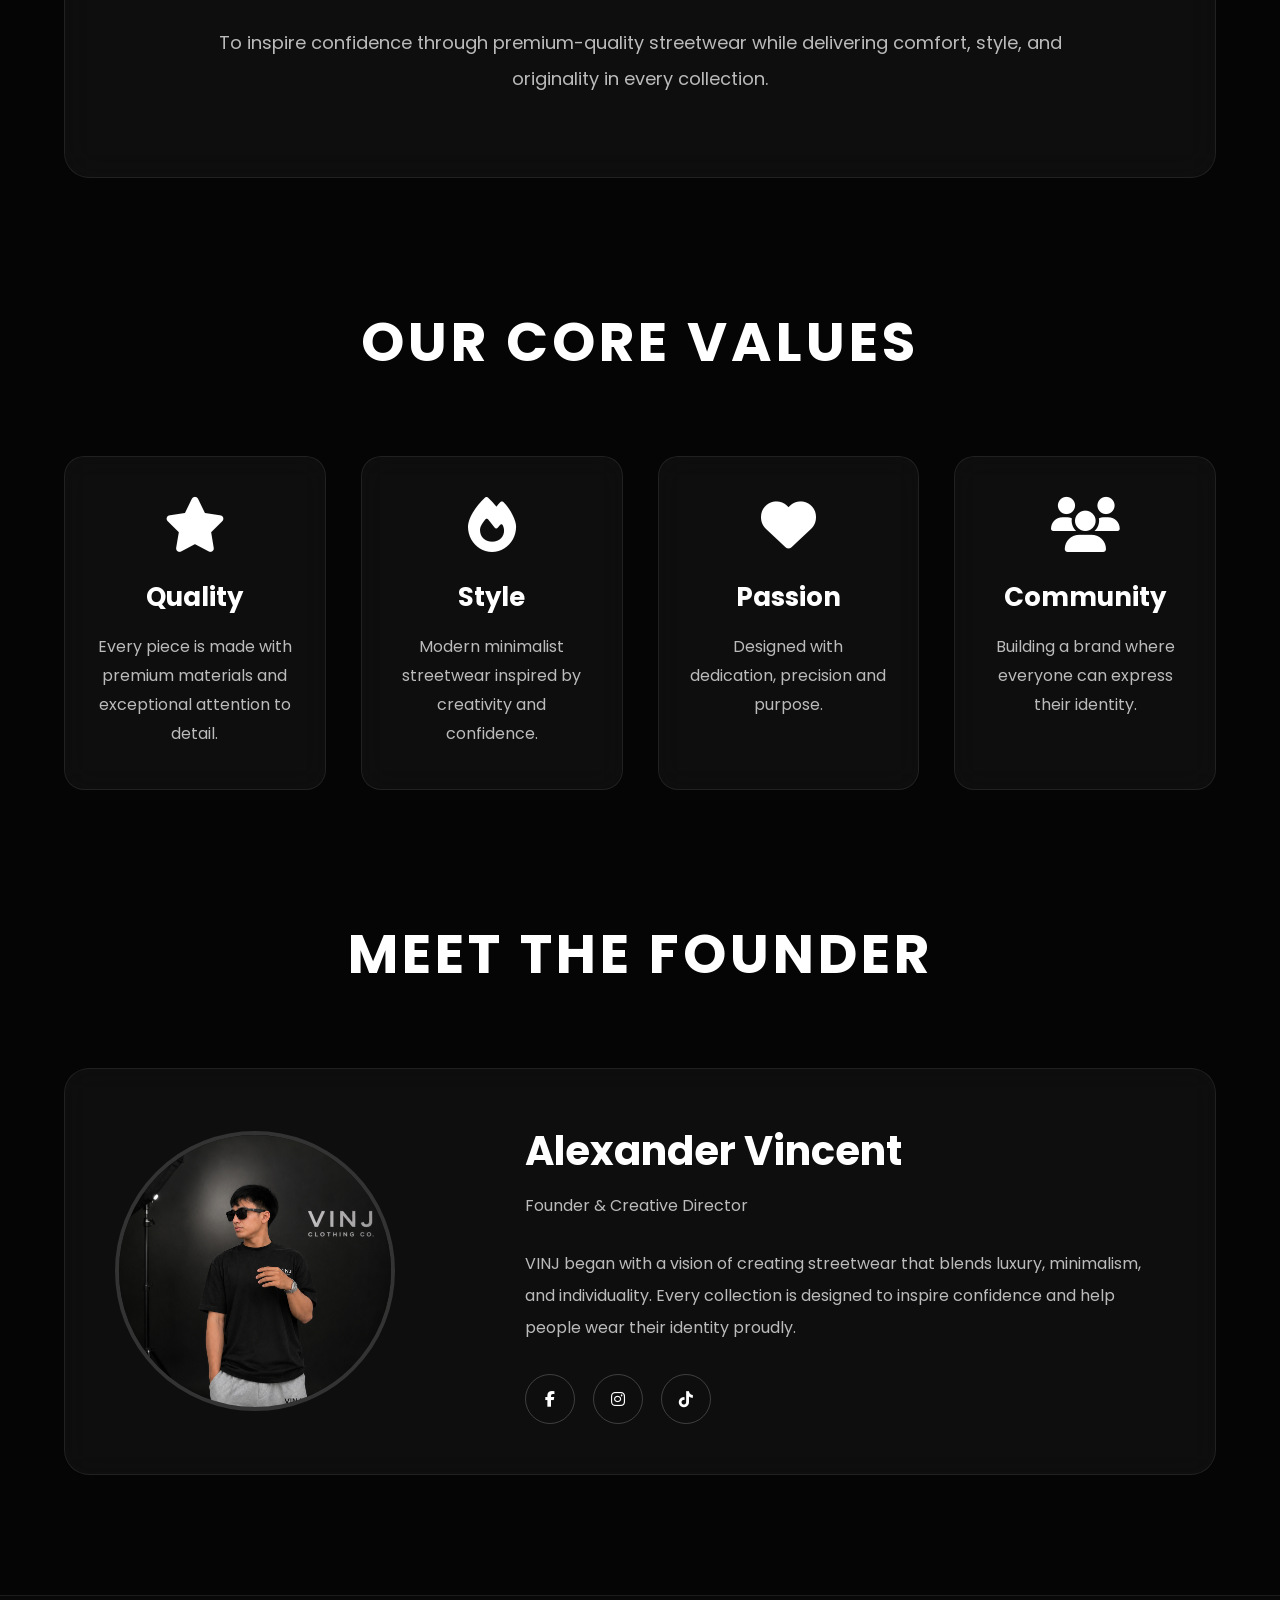
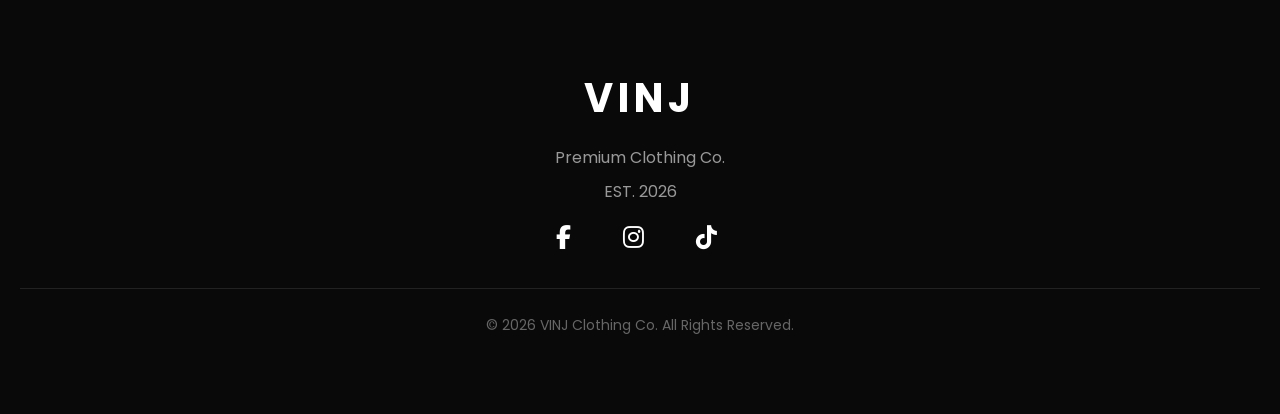
==== commit 9db6bb54: "Update header navigation links in about.html" ====
--- a/about.html
+++ b/about.html
@@ -67,27 +67,29 @@
 <span></span>
 </div>
 
-<!-- HEADER (Matches Home Page Exactly) -->
-<header>
-    <nav class="navbar">
-        <div class="logo">
-            <a href="index.html">VINJ</a>
-        </div>
-        <ul class="nav-links">
-            <li><a href="index.html">Home</a></li>
-            <li><a href="shop.html">Shop</a></li>
-            <li><a href="about.html" class="active">About</a></li>
-            <li><a href="contact.html">Contact</a></li>
-        </ul>
-        <div class="icons">
-            <i class="fa-solid fa-magnifying-glass"></i>
-            <i class="fa-regular fa-heart"></i>
-            <a href="cart.html">
-                <i class="fa-solid fa-cart-shopping"></i>
-            </a>
-        </div>
-    </nav>
-</header>
+    <!-- HEADER (Matches Home Page Exactly) -->
+    <header>
+        <nav class="navbar">
+            <div class="logo">
+                <a href="index.html">VINJ</a>
+            </div>
+            <ul class="nav-links">
+                <li><a href="#">Men</a></li>
+                <li><a href="women.html">Women</a></li>
+                <li><a href="#">New</a></li>
+                <li><a href="#">Sale</a></li>
+                <li><a href="shop.html">Shop</a></li>
+                <li><a href="about.html" class="active">About</a></li>
+            </ul>
+            <div class="icons">
+                <i class="fa-solid fa-magnifying-glass"></i>
+                <i class="fa-regular fa-heart"></i>
+                <a href="cart.html">
+                    <i class="fa-solid fa-cart-shopping"></i>
+                </a>
+            </div>
+        </nav>
+    </header>
 
 <!-- HERO -->
 <section class="about-hero">
--- a/about.css
+++ b/about.css
@@ -143,123 +143,7 @@
 
 }
 
-/*========================================
-        HEADER
-========================================*/
-
-.header{
-
-position:fixed;
-
-top:0;
-left:0;
-
-width:100%;
-
-padding:22px 8%;
-
-display:flex;
-
-justify-content:space-between;
-
-align-items:center;
-
-background:rgba(0,0,0,.55);
-
-backdrop-filter:blur(18px);
-
-border-bottom:1px solid rgba(255,255,255,.08);
-
-z-index:999;
-
-}
-
-.logo{
-
-text-decoration:none;
-
-font-size:32px;
-
-font-weight:800;
-
-letter-spacing:4px;
-
-color:#fff;
-
-}
-
-.navbar{
-
-display:flex;
-
-gap:40px;
-
-}
-
-.navbar a{
-
-text-decoration:none;
-
-color:#bbb;
-
-font-size:15px;
-
-letter-spacing:1px;
-
-transition:.3s;
-
-position:relative;
-
-}
-
-.navbar a:hover,
-.navbar a.active{
-
-color:#fff;
-
-}
-
-.navbar a::after{
-
-content:"";
-
-position:absolute;
-
-left:0;
-bottom:-6px;
-
-width:0;
-
-height:2px;
-
-background:#fff;
-
-transition:.35s;
-
-}
-
-.navbar a:hover::after,
-.navbar a.active::after{
-
-width:100%;
-
-}
-
-.icons a{
-
-font-size:20px;
-
-color:#fff;
-
-transition:.3s;
-
-}
-
-.icons a:hover{
-
-transform:scale(1.2);
-
-}
+/* (OLD HEADER CODE REMOVED TO FIX NAVBAR) */
 
 /*========================================
         HERO
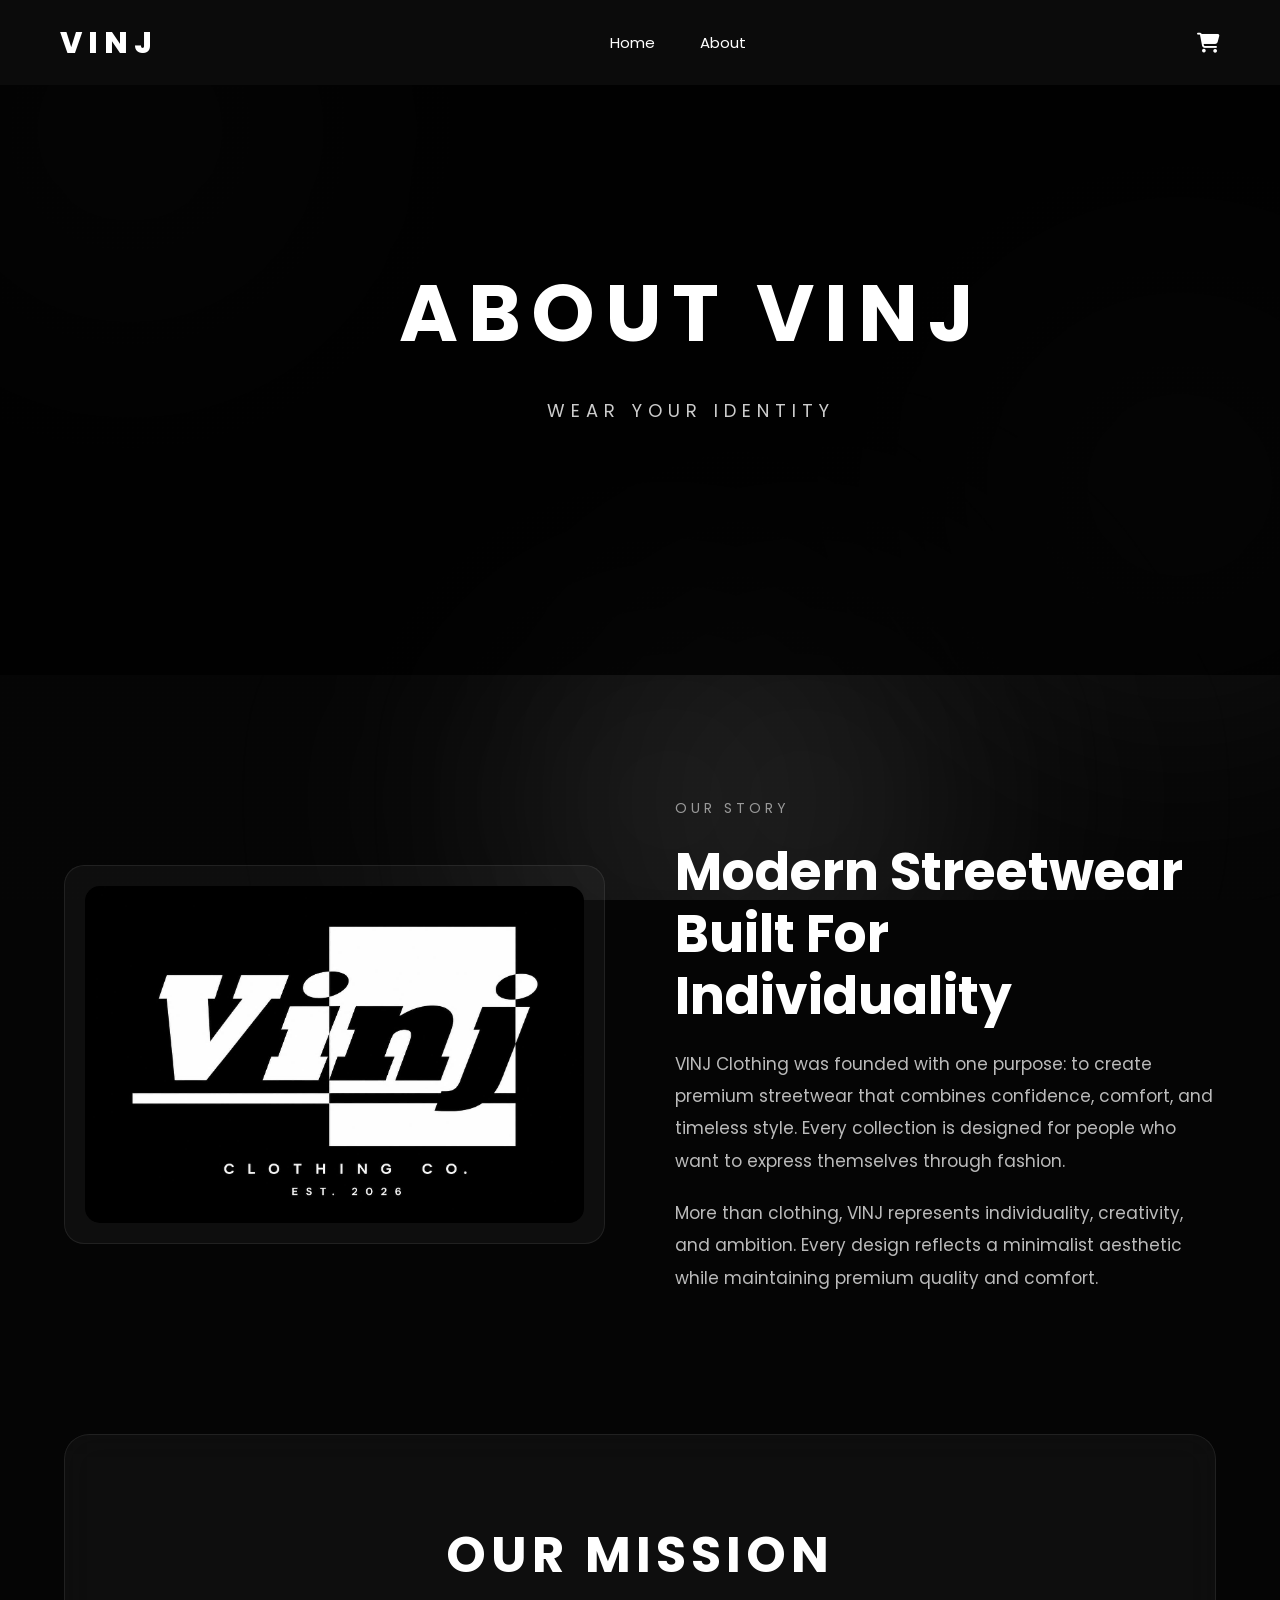
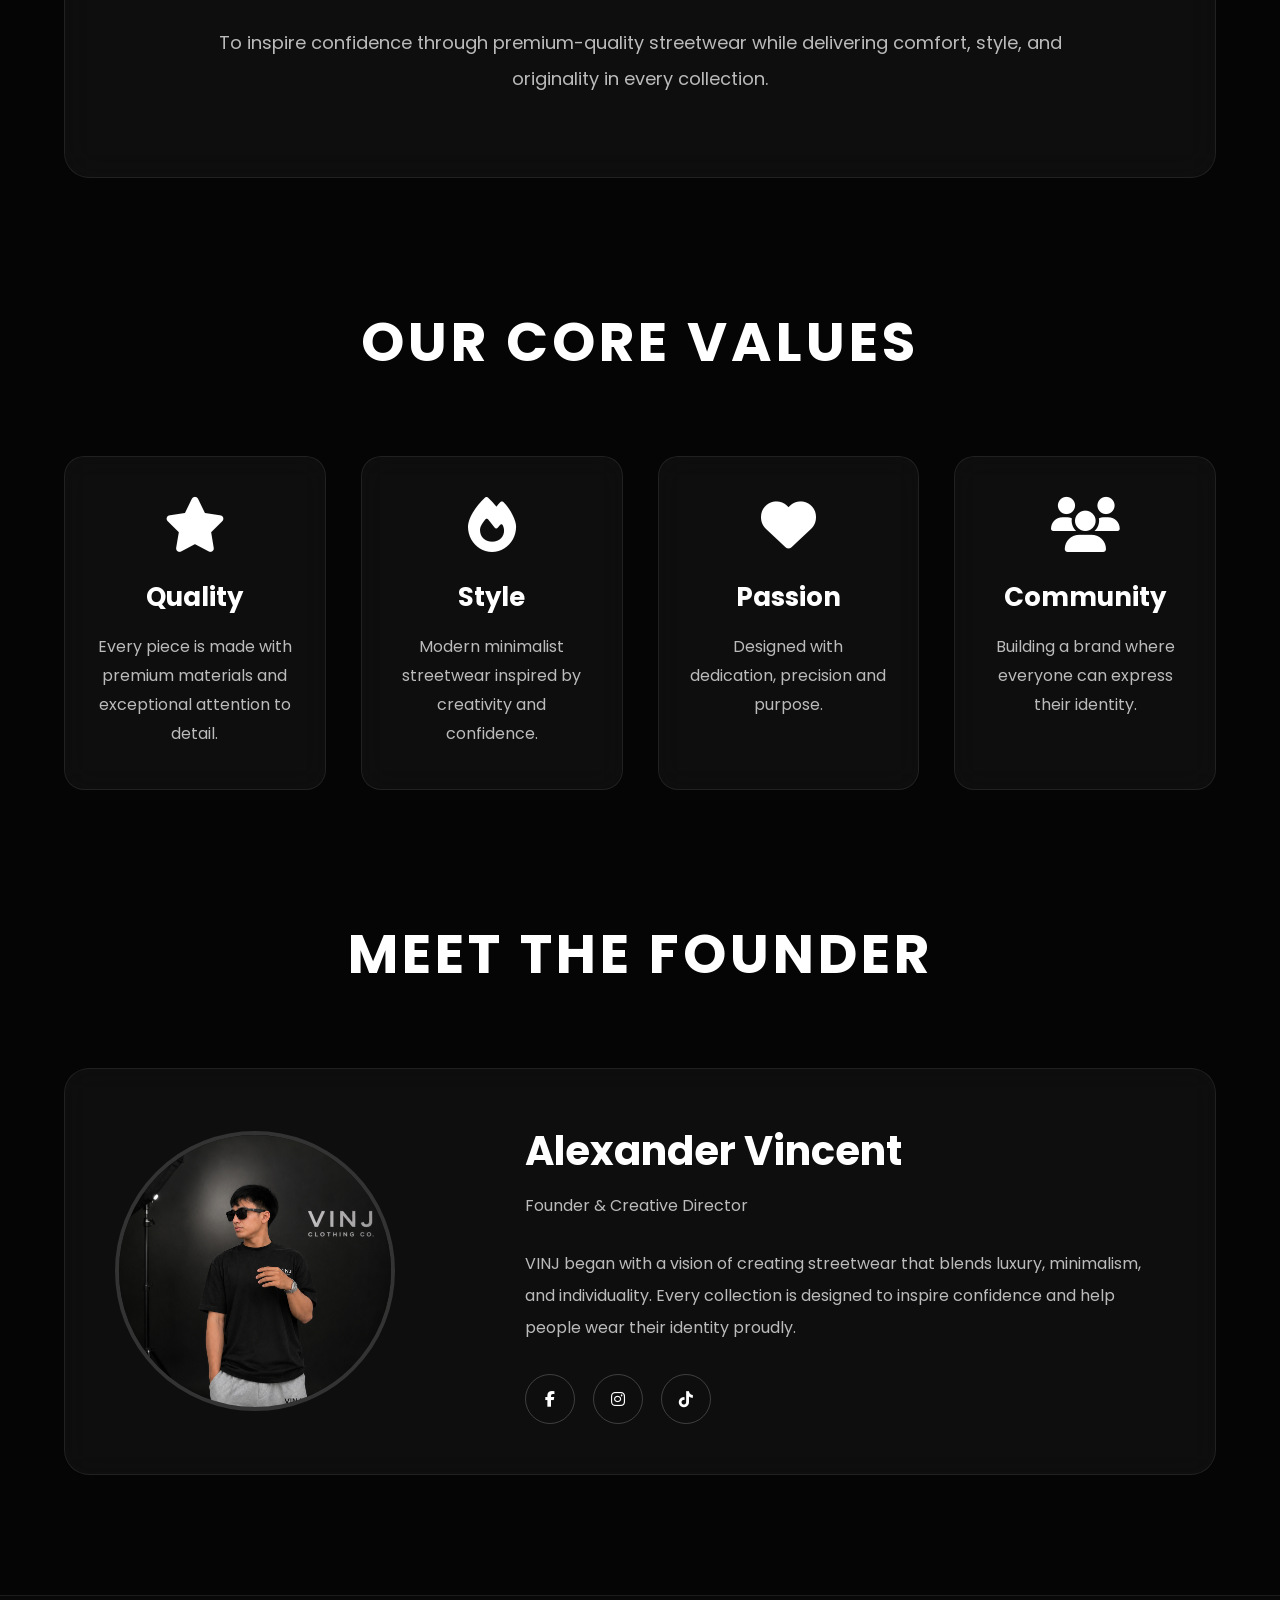
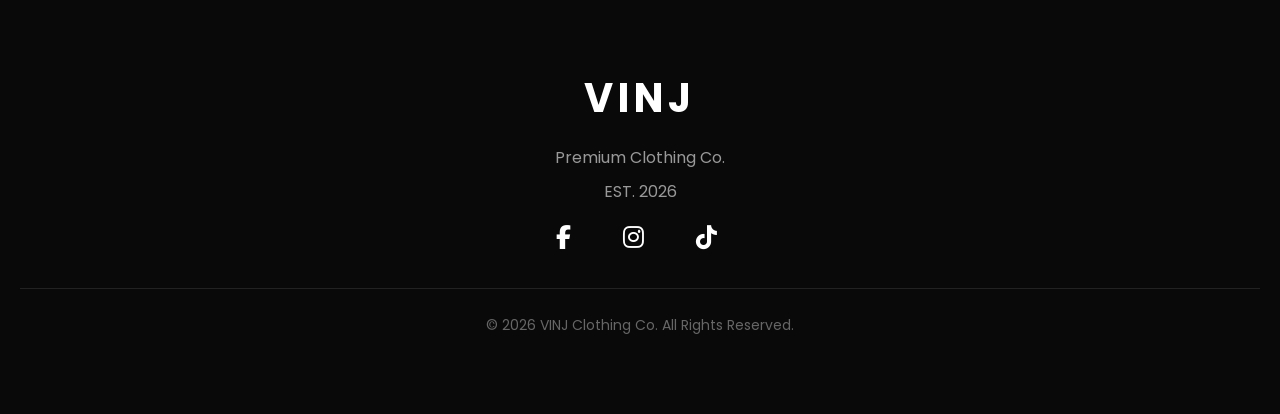
==== commit acf2be19: "Update navigation links in about.html Removed unnecessary navigation links and added a Home link." ====
--- a/about.html
+++ b/about.html
@@ -74,16 +74,10 @@
                 <a href="index.html">VINJ</a>
             </div>
             <ul class="nav-links">
-                <li><a href="#">Men</a></li>
-                <li><a href="women.html">Women</a></li>
-                <li><a href="#">New</a></li>
-                <li><a href="#">Sale</a></li>
-                <li><a href="shop.html">Shop</a></li>
+                <li><a href="index.html">Home</a></li>
                 <li><a href="about.html" class="active">About</a></li>
             </ul>
             <div class="icons">
-                <i class="fa-solid fa-magnifying-glass"></i>
-                <i class="fa-regular fa-heart"></i>
                 <a href="cart.html">
                     <i class="fa-solid fa-cart-shopping"></i>
                 </a>
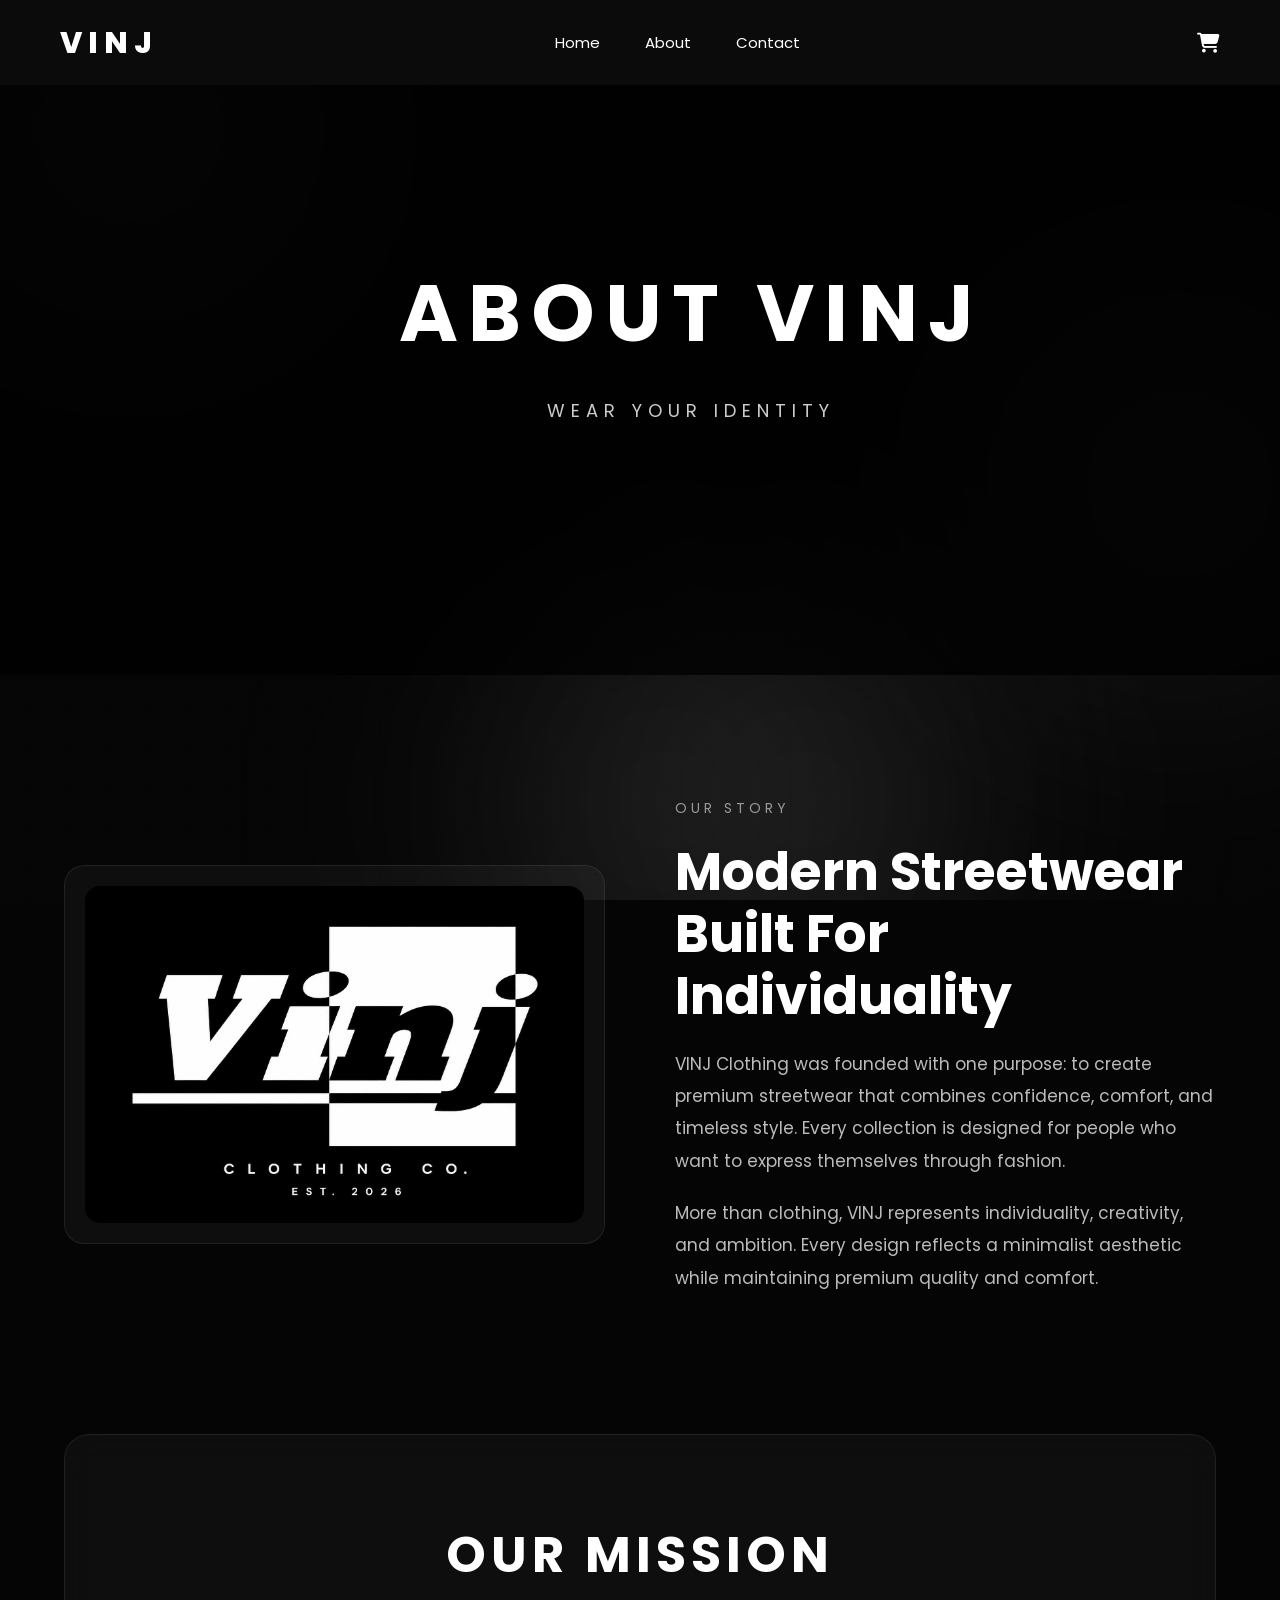
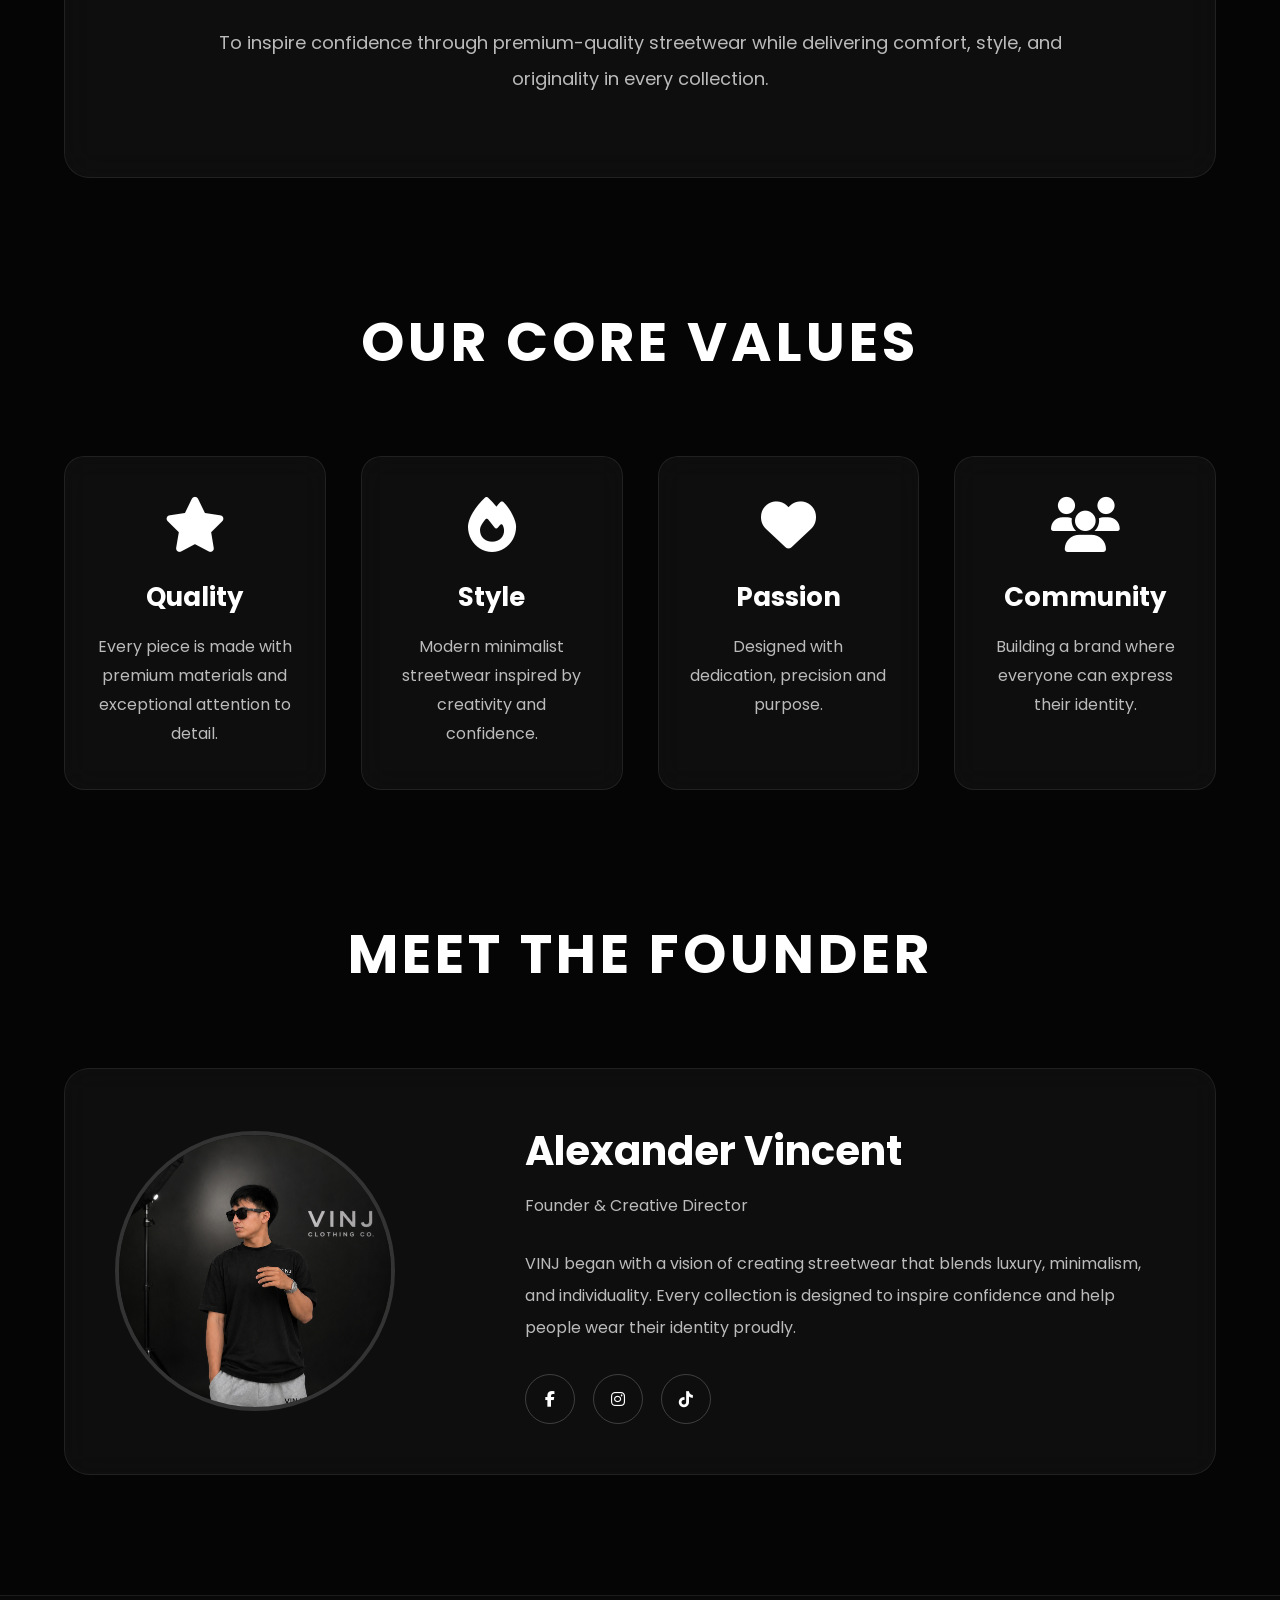
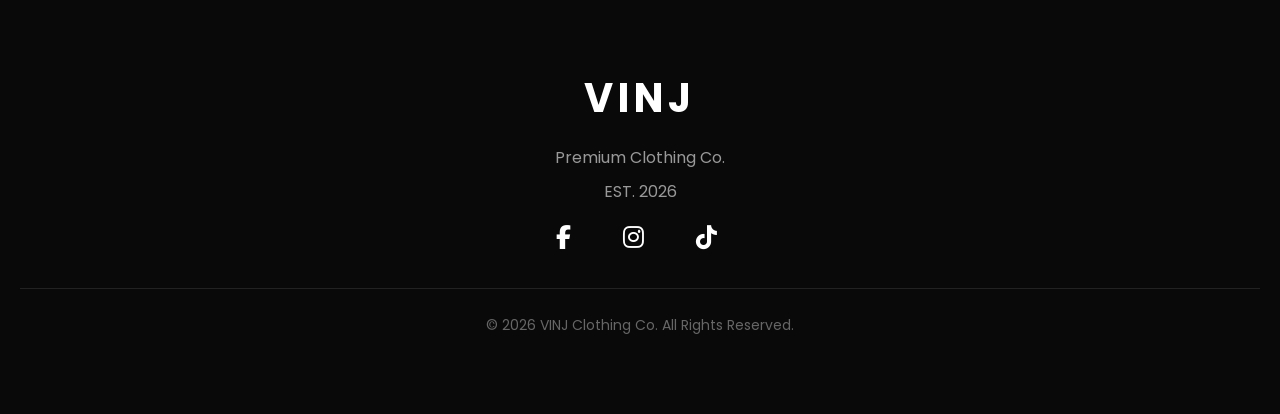
==== commit cee5e426: "Add Contact link to navigation menu" ====
--- a/about.html
+++ b/about.html
@@ -76,6 +76,7 @@
             <ul class="nav-links">
                 <li><a href="index.html">Home</a></li>
                 <li><a href="about.html" class="active">About</a></li>
+               <li><a href="contact.html">Contact</a></li>
             </ul>
             <div class="icons">
                 <a href="cart.html">
